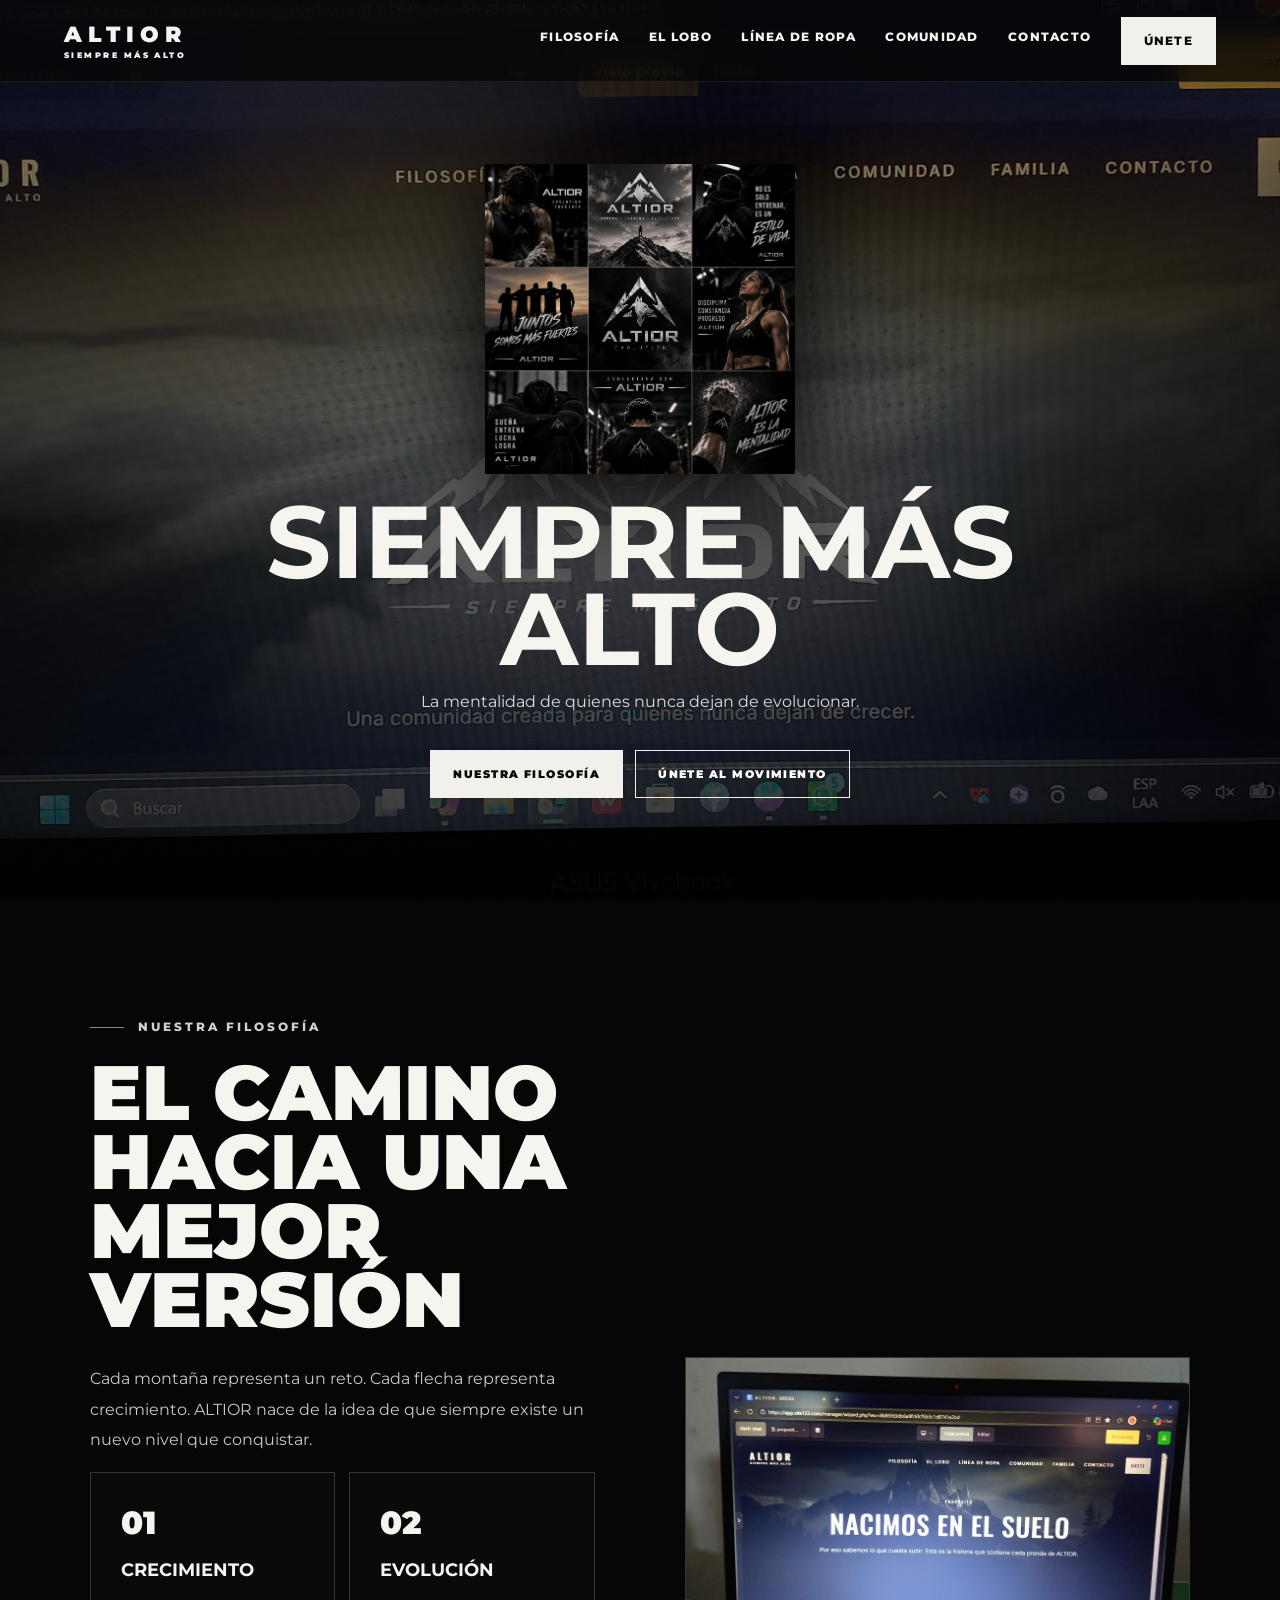
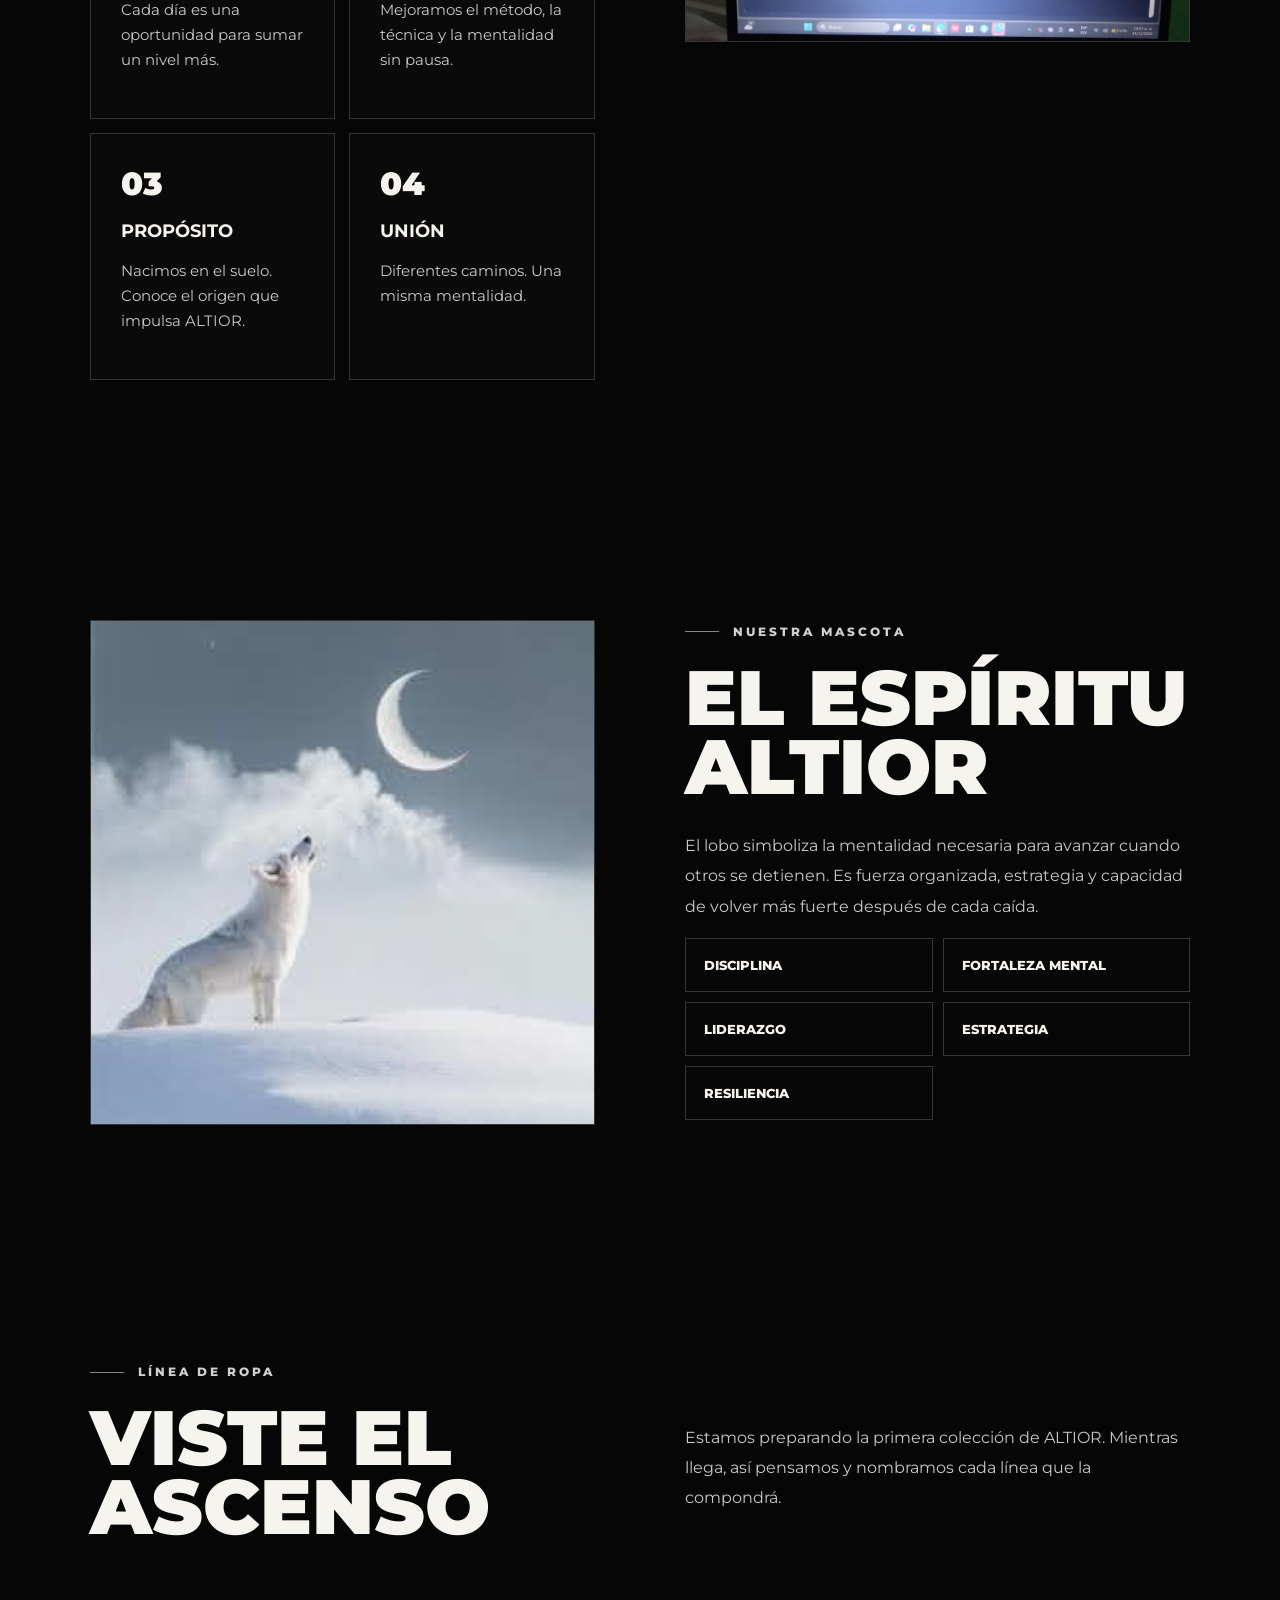
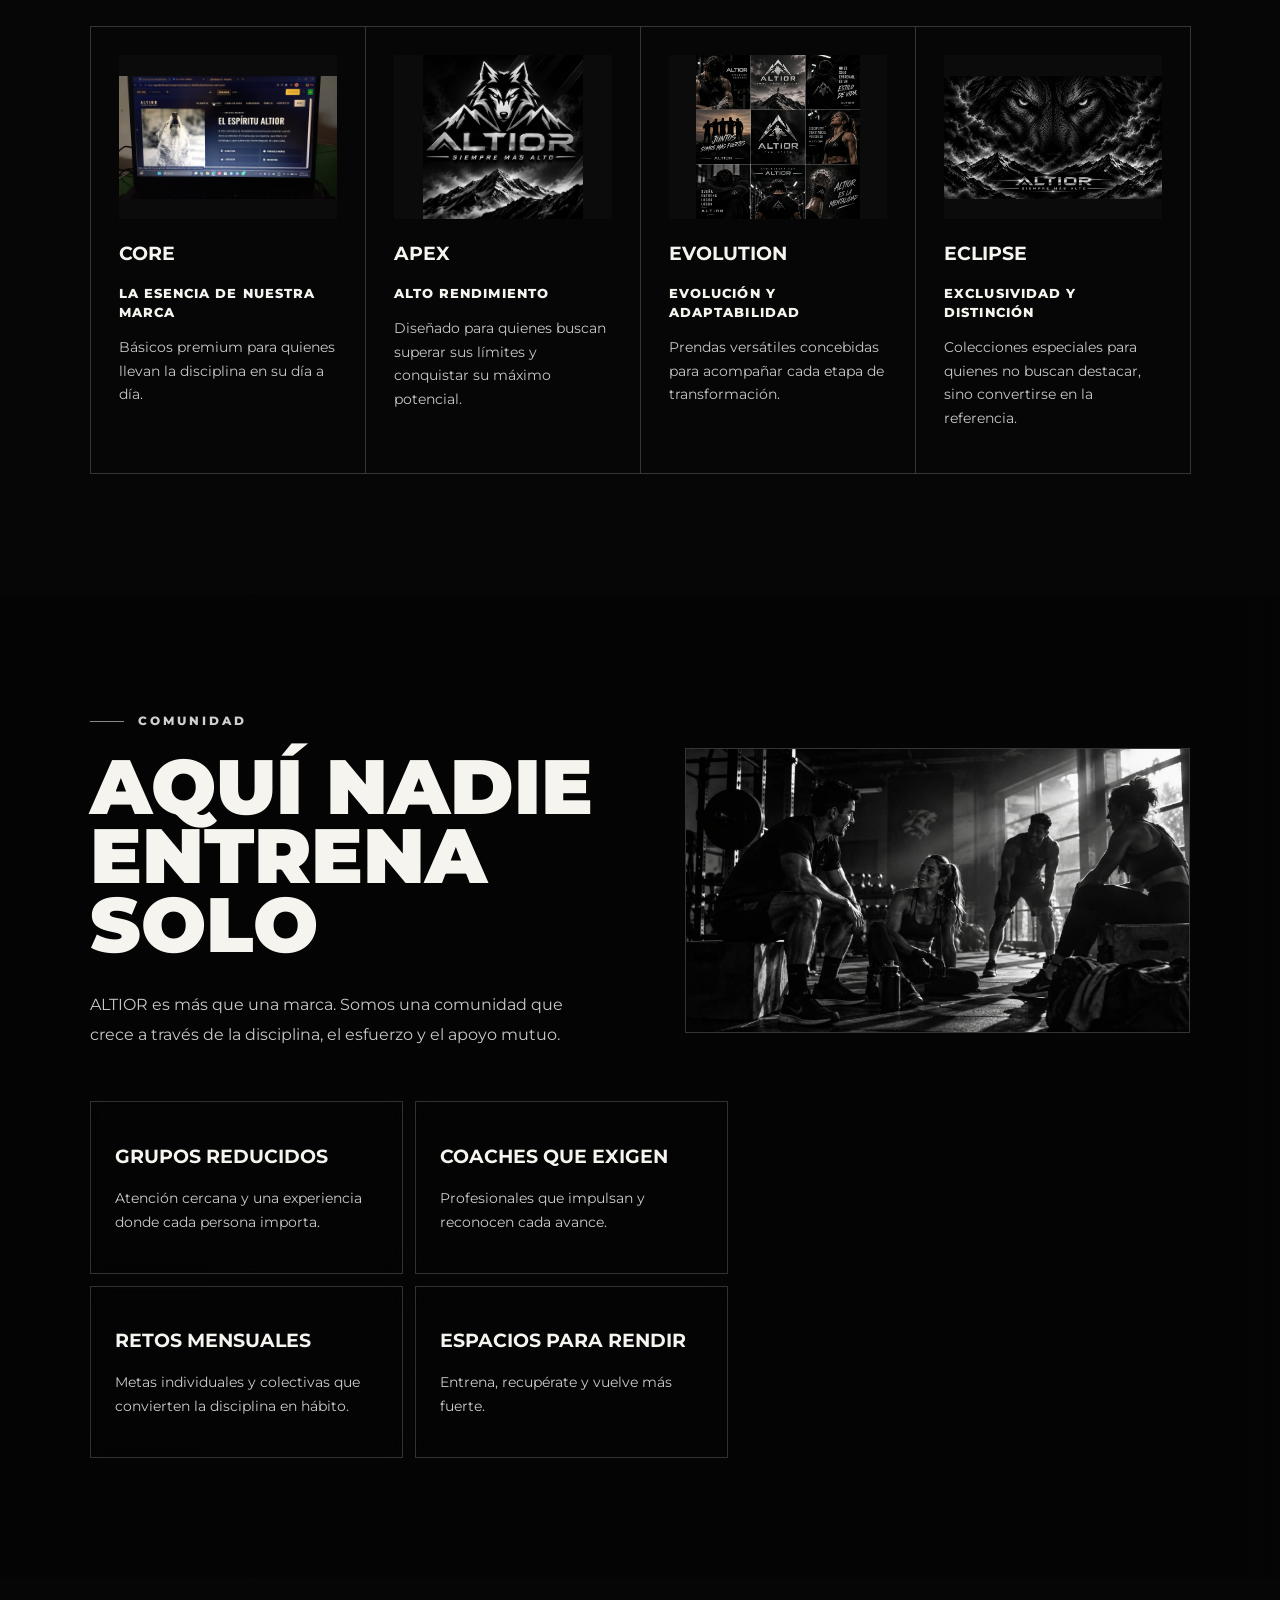
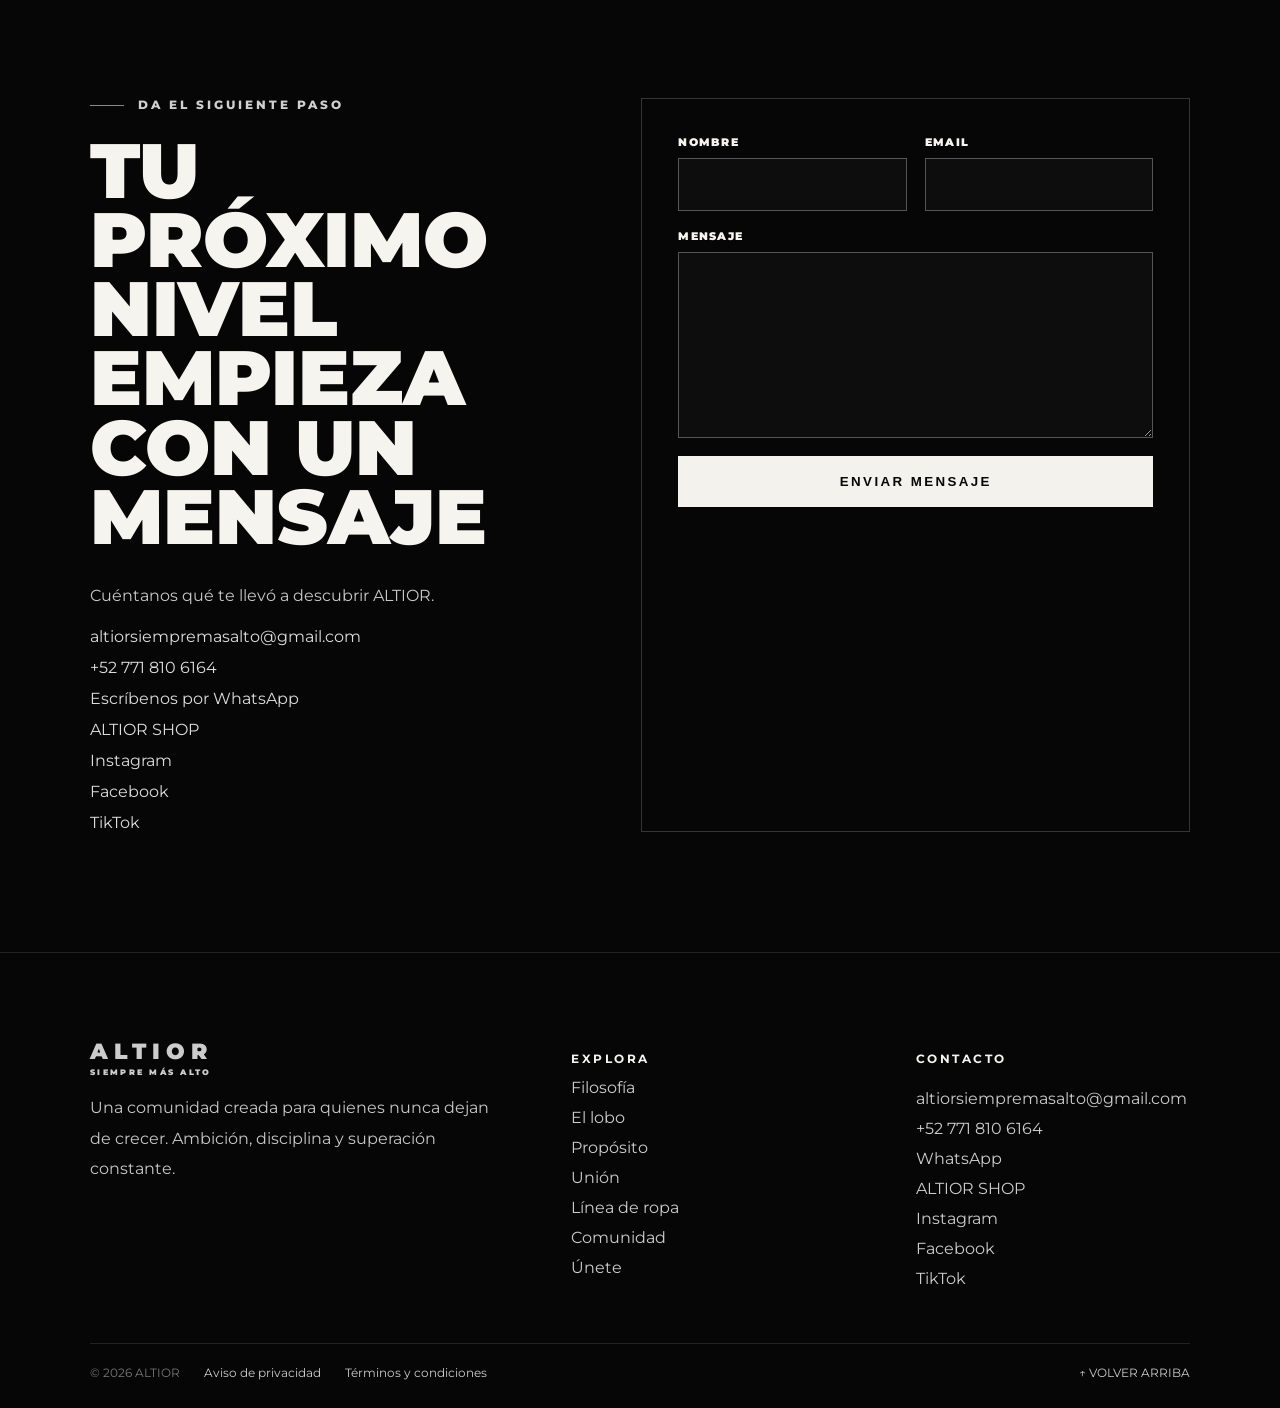
==== index.html @ 149525a4 "Publicar sitio web completo de ALTIOR" ====
<!doctype html><html lang="es"><head><meta charset="utf-8"><meta name="viewport" content="width=device-width,initial-scale=1"><meta name="theme-color" content="#050505"><meta name="description" content="ALTIOR: disciplina, evolución, comunidad y superación."><title>ALTIOR | Siempre Más Alto</title><link rel="stylesheet" href="assets/css/style.css"></head><body><a class="skip" href="#contenido">Saltar al contenido</a><header class="site-nav"><a class="brand" href="index.html#inicio">ALTIOR<small>SIEMPRE MÁS ALTO</small></a><button class="menu-btn" aria-label="Abrir menú" aria-expanded="false"><span></span><span></span><span></span></button><nav class="nav-links" aria-label="Principal"><a href="index.html#filosofia">FILOSOFÍA</a><a href="index.html#lobo">EL LOBO</a><a href="index.html#ropa">LÍNEA DE ROPA</a><a href="index.html#comunidad">COMUNIDAD</a><a href="index.html#contacto">CONTACTO</a><a class="join-btn" href="unete.html">ÚNETE</a></nav></header><main id="contenido"><section id="inicio" class="hero"><div class="hero-bg"></div><div class="hero-content"><img class="hero-mark" src="assets/images/logo-principal.jpg" alt="Logo ALTIOR"><h1>SIEMPRE MÁS ALTO</h1><p>La mentalidad de quienes nunca dejan de evolucionar.</p><div class="actions"><a class="btn" href="#filosofia">NUESTRA FILOSOFÍA</a><a class="btn outline" href="unete.html">ÚNETE AL MOVIMIENTO</a></div></div></section>
<section id="filosofia" class="section reveal"><div class="container split"><div><div class="label">NUESTRA FILOSOFÍA</div><h2 class="mega">EL CAMINO HACIA UNA MEJOR VERSIÓN</h2><p class="lead">Cada montaña representa un reto. Cada flecha representa crecimiento. ALTIOR nace de la idea de que siempre existe un nuevo nivel que conquistar.</p><div class="cards"><a class="card" href="https://whatsapp.com/channel/0029VbECwzP2P59pJ9WdKF2F" target="_blank" rel="noopener"><span class="num">01</span><h3>CRECIMIENTO</h3><p>Cada día es una oportunidad para sumar un nivel más.</p></a><a class="card" href="https://whatsapp.com/channel/0029Vb96M4W8qIzxzuPQYR1Y" target="_blank" rel="noopener"><span class="num">02</span><h3>EVOLUCIÓN</h3><p>Mejoramos el método, la técnica y la mentalidad sin pausa.</p></a><a class="card" href="proposito.html"><span class="num">03</span><h3>PROPÓSITO</h3><p>Nacimos en el suelo. Conoce el origen que impulsa ALTIOR.</p></a><a class="card" href="union.html"><span class="num">04</span><h3>UNIÓN</h3><p>Diferentes caminos. Una misma mentalidad.</p></a></div></div><div class="media"><img src="assets/images/proposito-hero.jpg" alt="Montañas oscuras de ALTIOR"></div></div></section>
<section id="lobo" class="section wolf reveal"><div class="container split"><div class="media"><img src="assets/images/lobo-altior.jpg" alt="Lobo blanco de ALTIOR bajo una luna creciente" loading="lazy"></div><div><div class="label">NUESTRA MASCOTA</div><h2 class="mega">EL ESPÍRITU ALTIOR</h2><p class="lead">El lobo simboliza la mentalidad necesaria para avanzar cuando otros se detienen. Es fuerza organizada, estrategia y capacidad de volver más fuerte después de cada caída.</p><div class="values"><div class="value">DISCIPLINA</div><div class="value">FORTALEZA MENTAL</div><div class="value">LIDERAZGO</div><div class="value">ESTRATEGIA</div><div class="value">RESILIENCIA</div></div></div></div></section>
<section id="ropa" class="section reveal"><div class="container"><div class="split"><div><div class="label">LÍNEA DE ROPA</div><h2 class="mega">VISTE EL ASCENSO</h2></div><p class="lead">Estamos preparando la primera colección de ALTIOR. Mientras llega, así pensamos y nombramos cada línea que la compondrá.</p></div><div class="clothing-grid"><article class="clothing-card"><img src="assets/images/lineas-altior.jpg" alt="Universo ALTIOR"><h3>CORE</h3><small>LA ESENCIA DE NUESTRA MARCA</small><p>Básicos premium para quienes llevan la disciplina en su día a día.</p></article><article class="clothing-card"><img src="assets/images/logo-montana.jpg" alt="ALTIOR APEX"><h3>APEX</h3><small>ALTO RENDIMIENTO</small><p>Diseñado para quienes buscan superar sus límites y conquistar su máximo potencial.</p></article><article class="clothing-card"><img src="assets/images/logo-principal.jpg" alt="ALTIOR EVOLUTION"><h3>EVOLUTION</h3><small>EVOLUCIÓN Y ADAPTABILIDAD</small><p>Prendas versátiles concebidas para acompañar cada etapa de transformación.</p></article><article class="clothing-card"><img src="assets/images/proposito-lobo-montana.jpg" alt="ALTIOR ECLIPSE"><h3>ECLIPSE</h3><small>EXCLUSIVIDAD Y DISTINCIÓN</small><p>Colecciones especiales para quienes no buscan destacar, sino convertirse en la referencia.</p></article></div></div></section>
<section id="comunidad" class="section community reveal"><div class="container"><div class="split"><div><div class="label">COMUNIDAD</div><h2 class="mega">AQUÍ NADIE ENTRENA SOLO</h2><p class="lead">ALTIOR es más que una marca. Somos una comunidad que crece a través de la disciplina, el esfuerzo y el apoyo mutuo.</p></div><div class="media"><img src="assets/images/comunidad-entrenamiento.jpg" alt="Comunidad ALTIOR entrenando" loading="lazy"></div></div><div class="community-cards"><article class="glass"><h3>GRUPOS REDUCIDOS</h3><p>Atención cercana y una experiencia donde cada persona importa.</p></article><article class="glass"><h3>COACHES QUE EXIGEN</h3><p>Profesionales que impulsan y reconocen cada avance.</p></article><article class="glass"><h3>RETOS MENSUALES</h3><p>Metas individuales y colectivas que convierten la disciplina en hábito.</p></article><article class="glass"><h3>ESPACIOS PARA RENDIR</h3><p>Entrena, recupérate y vuelve más fuerte.</p></article></div></div></section>
<section id="contacto" class="section reveal"><div class="container contact-grid"><div><div class="label">DA EL SIGUIENTE PASO</div><h2 class="mega">TU PRÓXIMO NIVEL EMPIEZA CON UN MENSAJE</h2><p class="lead">Cuéntanos qué te llevó a descubrir ALTIOR.</p><div class="contact-list"><a href="mailto:altiorsiempremasalto@gmail.com">altiorsiempremasalto@gmail.com</a><a href="tel:+527718106164">+52 771 810 6164</a><a href="https://wa.me/5217718106164" target="_blank" rel="noopener">Escríbenos por WhatsApp</a><a href="https://whatsapp.com/channel/0029VbDfMKl1dAwBLk1nG712" target="_blank" rel="noopener">ALTIOR SHOP</a><a href="https://www.instagram.com/altior_siempremasalto?lqvp=MTZtYmFyY2RkZDljdQ==" target="_blank" rel="noopener">Instagram</a><a href="https://www.facebook.com/share/19s5wJ21Jx/" target="_blank" rel="noopener">Facebook</a><a href="https://www.tiktok.com/@altior_siempremasalto?_r=1&_t=ZS-9BcsrBWbgZk" target="_blank" rel="noopener">TikTok</a></div></div><div class="formbox"><form id="contactForm"><div class="row"><div class="field"><label for="nombre">NOMBRE</label><input id="nombre" name="Nombre" required></div><div class="field"><label for="email">EMAIL</label><input id="email" name="Email" type="email" required></div></div><div class="field"><label for="mensaje">MENSAJE</label><textarea id="mensaje" name="Mensaje" rows="8" required></textarea></div><button class="submit">ENVIAR MENSAJE</button><p class="status" id="contactStatus" aria-live="polite"></p></form></div></div></section></main><footer class="footer"><div class="footer-grid container"><div class="footer-brand"><a class="brand" href="index.html#inicio">ALTIOR<small>SIEMPRE MÁS ALTO</small></a><p class="lead">Una comunidad creada para quienes nunca dejan de crecer. Ambición, disciplina y superación constante.</p></div><div><h3>EXPLORA</h3><nav><a href="index.html#filosofia">Filosofía</a><a href="index.html#lobo">El lobo</a><a href="proposito.html">Propósito</a><a href="union.html">Unión</a><a href="index.html#ropa">Línea de ropa</a><a href="index.html#comunidad">Comunidad</a><a href="unete.html">Únete</a></nav></div><div class="footer-contact"><h3>CONTACTO</h3><a href="mailto:altiorsiempremasalto@gmail.com">altiorsiempremasalto@gmail.com</a><a href="tel:+527718106164">+52 771 810 6164</a><a href="https://wa.me/5217718106164" target="_blank" rel="noopener">WhatsApp</a><a href="https://whatsapp.com/channel/0029VbDfMKl1dAwBLk1nG712" target="_blank" rel="noopener">ALTIOR SHOP</a><a href="https://www.instagram.com/altior_siempremasalto?lqvp=MTZtYmFyY2RkZDljdQ==" target="_blank" rel="noopener">Instagram</a><a href="https://www.facebook.com/share/19s5wJ21Jx/" target="_blank" rel="noopener">Facebook</a><a href="https://www.tiktok.com/@altior_siempremasalto?_r=1&_t=ZS-9BcsrBWbgZk" target="_blank" rel="noopener">TikTok</a></div></div><div class="footer-bottom container"><span>© 2026 ALTIOR</span><a href="privacidad.html">Aviso de privacidad</a><a href="terminos.html">Términos y condiciones</a><a href="#contenido">↑ VOLVER ARRIBA</a></div></footer><script src="assets/js/main.js" defer></script></body></html>
---- assets/css/style.css ----
@import url('https://fonts.googleapis.com/css2?family=Montserrat:wght@400;500;600;700;800;900&display=swap');
:root{--bg:#060606;--panel:#0d0d0d;--text:#f5f4ef;--muted:#c8c8c8;--line:#353535;--silver:#d8d8d3;--nav:82px}
*{box-sizing:border-box}html{scroll-behavior:smooth;scroll-padding-top:var(--nav)}body{margin:0;background:var(--bg);color:var(--text);font-family:Montserrat,Arial,sans-serif;overflow-x:hidden}a{color:inherit}img{max-width:100%}.skip{position:fixed;left:16px;top:-80px;z-index:9999;background:#fff;color:#000;padding:12px}.skip:focus{top:12px}
.site-nav{height:var(--nav);position:fixed;inset:0 0 auto;z-index:1000;display:flex;align-items:center;justify-content:space-between;padding:0 5vw;background:rgba(4,4,4,.75);backdrop-filter:blur(14px);border-bottom:1px solid rgba(255,255,255,.08)}.brand{text-decoration:none;font-weight:900;letter-spacing:.28em;font-size:1.35rem}.brand small{display:block;font-size:.48rem;letter-spacing:.32em;margin-top:4px}.nav-links{display:flex;align-items:center;gap:clamp(16px,2.3vw,38px)}.nav-links a{text-decoration:none;font-size:.72rem;font-weight:800;letter-spacing:.11em;white-space:nowrap}.nav-links a:not(.join-btn):after{content:"";display:block;width:0;height:1px;background:#fff;margin-top:6px;transition:.3s}.nav-links a:hover:after,.nav-links a:focus:after{width:100%}.join-btn,.btn{display:inline-flex;align-items:center;justify-content:center;min-height:48px;padding:12px 22px;background:#f1f0ea;color:#090909;text-decoration:none;font-weight:900;letter-spacing:.13em;font-size:.7rem;border:1px solid #f1f0ea;cursor:pointer}.btn.outline{background:transparent;color:#fff}.menu-btn{display:none;background:none;border:0;color:#fff;width:44px;height:44px}.menu-btn span{display:block;height:2px;background:#fff;margin:6px}.section{padding:120px 7%}.container{width:min(1450px,100%);margin:auto}.label{display:flex;align-items:center;gap:14px;color:#d0d0d0;font-size:.72rem;font-weight:800;letter-spacing:.26em;margin-bottom:24px}.label:before{content:"";width:34px;height:1px;background:#888}.mega{font-size:clamp(3rem,6vw,6.5rem);line-height:.9;margin:0 0 30px;font-weight:900}.lead{font-size:clamp(1rem,1.25vw,1.18rem);line-height:1.9;color:var(--muted)}
.hero{min-height:100svh;position:relative;display:grid;place-items:center;text-align:center;padding:calc(var(--nav) + 40px) 7% 60px;overflow:hidden;background:#000}.hero-bg{position:absolute;inset:-5%;background:linear-gradient(rgba(0,0,0,.42),rgba(0,0,0,.8)),url('../images/hero-nubes.jpg') center/cover;animation:clouds 25s ease-in-out infinite alternate;will-change:transform}@keyframes clouds{to{transform:scale(1.08) translateX(-2%)}}.hero-content{position:relative;z-index:1;max-width:1050px}.hero-mark{width:min(680px,88vw);max-height:310px;object-fit:contain;filter:drop-shadow(0 20px 50px #000);mix-blend-mode:screen}.hero h1{font-size:clamp(3rem,8vw,8rem);margin:20px 0 10px;line-height:.85}.hero p{color:#ddd;line-height:1.8}.actions{display:flex;gap:12px;justify-content:center;flex-wrap:wrap;margin-top:34px}
.split{display:grid;grid-template-columns:1fr 1fr;gap:clamp(45px,7vw,100px);align-items:center}.media{overflow:hidden;border:1px solid var(--line);background:#0a0a0a}.media img{display:block;width:100%;height:100%;object-fit:cover;transition:transform 1s}.media:hover img{transform:scale(1.025)}.cards{display:grid;grid-template-columns:repeat(2,1fr);gap:14px}.card{display:block;padding:30px;border:1px solid var(--line);background:rgba(255,255,255,.015);text-decoration:none;transition:.3s}.card:hover{transform:translateY(-5px);border-color:#888;background:rgba(255,255,255,.04)}.card .num{font-size:2rem;font-weight:900}.card h3{font-size:1.1rem}.card p{color:var(--muted);line-height:1.7;font-size:.92rem}
.wolf .media{aspect-ratio:1}.values{display:grid;grid-template-columns:1fr 1fr;gap:10px}.value{padding:18px;border:1px solid var(--line);font-weight:800;font-size:.82rem}
.clothing-grid{display:grid;grid-template-columns:repeat(4,1fr);margin-top:55px}.clothing-card{padding:28px;border:1px solid var(--line);margin-right:-1px}.clothing-card img{width:100%;aspect-ratio:1/.75;object-fit:contain;background:#0b0b0b}.clothing-card p{color:var(--muted);line-height:1.65;font-size:.9rem}.clothing-card small{letter-spacing:.08em;font-weight:800}
.community{background:linear-gradient(90deg,rgba(4,4,4,.95),rgba(4,4,4,.74)),url('../images/comunidad-fondo.jpg') center/cover fixed}.community .media{aspect-ratio:16/9}.community-cards{width:58%;display:grid;grid-template-columns:1fr 1fr;gap:12px;margin-top:35px}.glass{padding:24px;background:rgba(5,5,5,.68);backdrop-filter:blur(8px);border:1px solid rgba(255,255,255,.18)}.glass p{color:#ccc;line-height:1.65;font-size:.9rem}
.contact-grid{display:grid;grid-template-columns:.9fr 1.1fr;gap:clamp(50px,8vw,110px)}.contact-list{display:flex;flex-direction:column;gap:12px}.contact-list a{text-decoration:none;color:#ddd}.formbox{padding:36px;border:1px solid var(--line)}.row{display:grid;grid-template-columns:1fr 1fr;gap:18px}.field{display:flex;flex-direction:column;gap:9px;margin-bottom:18px}.field label{font-size:.68rem;font-weight:900;letter-spacing:.12em}.field input,.field textarea{width:100%;padding:16px;background:#0d0d0d;color:#fff;border:1px solid #555;font:inherit}.field textarea{resize:vertical}.submit{width:100%;padding:18px;border:0;background:#f3f2ed;color:#070707;font-weight:900;letter-spacing:.18em;cursor:pointer}.status{min-height:22px;color:#ddd;font-size:.85rem;margin-top:12px}
.footer{padding:85px 7% 28px;border-top:1px solid #222}.footer-grid{display:grid;grid-template-columns:1.2fr .8fr .8fr;gap:70px}.footer h3{font-size:.78rem;letter-spacing:.2em}.footer nav,.footer-contact{display:flex;flex-direction:column;align-items:flex-start;gap:11px}.footer a{text-decoration:none;color:#ccc}.footer-bottom{margin-top:55px;padding-top:22px;border-top:1px solid #222;display:flex;gap:24px;color:#777;font-size:.72rem}.footer-bottom a:last-child{margin-left:auto}
.page-hero{min-height:85svh;display:grid;place-items:center;text-align:center;padding:calc(var(--nav) + 50px) 7% 70px;background-position:center;background-size:cover}.purpose-hero{background-image:linear-gradient(rgba(0,0,0,.6),rgba(0,0,0,.84)),url('../images/proposito-hero.jpg')}.union-hero{background-image:linear-gradient(rgba(0,0,0,.52),rgba(0,0,0,.86)),url('../images/union-hero.jpg')}.join-hero{background-image:linear-gradient(rgba(0,0,0,.48),rgba(0,0,0,.9)),url('../images/unete-fondo.jpg')}.story-img{aspect-ratio:4/3}.full-bg{min-height:70svh;display:grid;place-items:center;text-align:center;background:linear-gradient(rgba(0,0,0,.74),rgba(0,0,0,.84)),url('../images/proposito-lobo-montana.jpg') center/cover}.grid4{display:grid;grid-template-columns:repeat(4,1fr);gap:14px}.grid3{display:grid;grid-template-columns:repeat(3,1fr);gap:14px}.goal,.level,.requirement,.benefit,.commit,.process{padding:28px;border:1px solid var(--line);background:rgba(255,255,255,.015)}.goal p,.level p,.requirement p,.benefit p,.commit p,.process p{color:#c7c7c7;line-height:1.65;font-size:.9rem}.union-values{display:grid;grid-template-columns:repeat(4,1fr);gap:14px}.promise-img{aspect-ratio:4/3}.levels{display:grid;grid-template-columns:repeat(3,1fr);gap:14px}.requirements{display:grid;grid-template-columns:repeat(2,1fr);gap:10px}.benefits{display:grid;grid-template-columns:repeat(4,1fr)}.benefit{text-align:center;margin:-1px 0 0 -1px}.commitments{display:grid;grid-template-columns:repeat(3,1fr);gap:14px}.processes{display:grid;grid-template-columns:repeat(5,1fr);gap:14px}.application{display:grid;grid-template-columns:.8fr 1.2fr;gap:65px}.application .intro{position:sticky;top:120px;align-self:start}.consent{display:flex;gap:12px;color:#ccc;font-size:.85rem;line-height:1.6;margin:15px 0 25px}.consent input{width:20px;height:20px}.notice{text-align:center;color:#bbb;margin-top:25px}.reveal{opacity:0;transform:translateY(35px);transition:.85s}.reveal.active{opacity:1;transform:none}
@media(max-width:1050px){.nav-links{position:fixed;inset:var(--nav) 0 auto;height:calc(100svh - var(--nav));flex-direction:column;justify-content:center;background:rgba(4,4,4,.98);transform:translateX(100%);transition:.35s}.nav-links.open{transform:none}.nav-links a{font-size:1rem}.menu-btn{display:block}.split,.contact-grid,.application{grid-template-columns:1fr}.application .intro{position:static}.clothing-grid,.grid4,.union-values,.benefits{grid-template-columns:repeat(2,1fr)}.community-cards{width:100%}.footer-grid{grid-template-columns:1fr 1fr}.footer-brand{grid-column:1/-1}.processes{grid-template-columns:repeat(2,1fr)}.levels,.grid3,.commitments{grid-template-columns:repeat(2,1fr)}}
@media(max-width:650px){:root{--nav:70px}.site-nav{padding:0 18px}.brand{font-size:1rem}.section{padding:85px 18px}.page-hero{padding-left:18px;padding-right:18px}.mega{font-size:clamp(2.8rem,14vw,4.4rem)}.cards,.values,.clothing-grid,.community-cards,.row,.grid4,.grid3,.union-values,.levels,.requirements,.benefits,.commitments,.processes,.footer-grid{grid-template-columns:1fr}.community{background-attachment:scroll}.formbox{padding:24px 18px}.footer{padding:70px 20px 25px}.footer-brand{grid-column:auto}.footer-bottom{flex-direction:column}.footer-bottom a:last-child{margin-left:0}.actions{flex-direction:column}.actions .btn{width:100%}.hero-mark{max-height:220px}.clothing-card{margin:0 0 -1px}.application .formbox{padding:24px 16px}}
@media(prefers-reduced-motion:reduce){html{scroll-behavior:auto}.hero-bg{animation:none}.reveal{opacity:1;transform:none;transition:none}*{transition-duration:.01ms!important}}
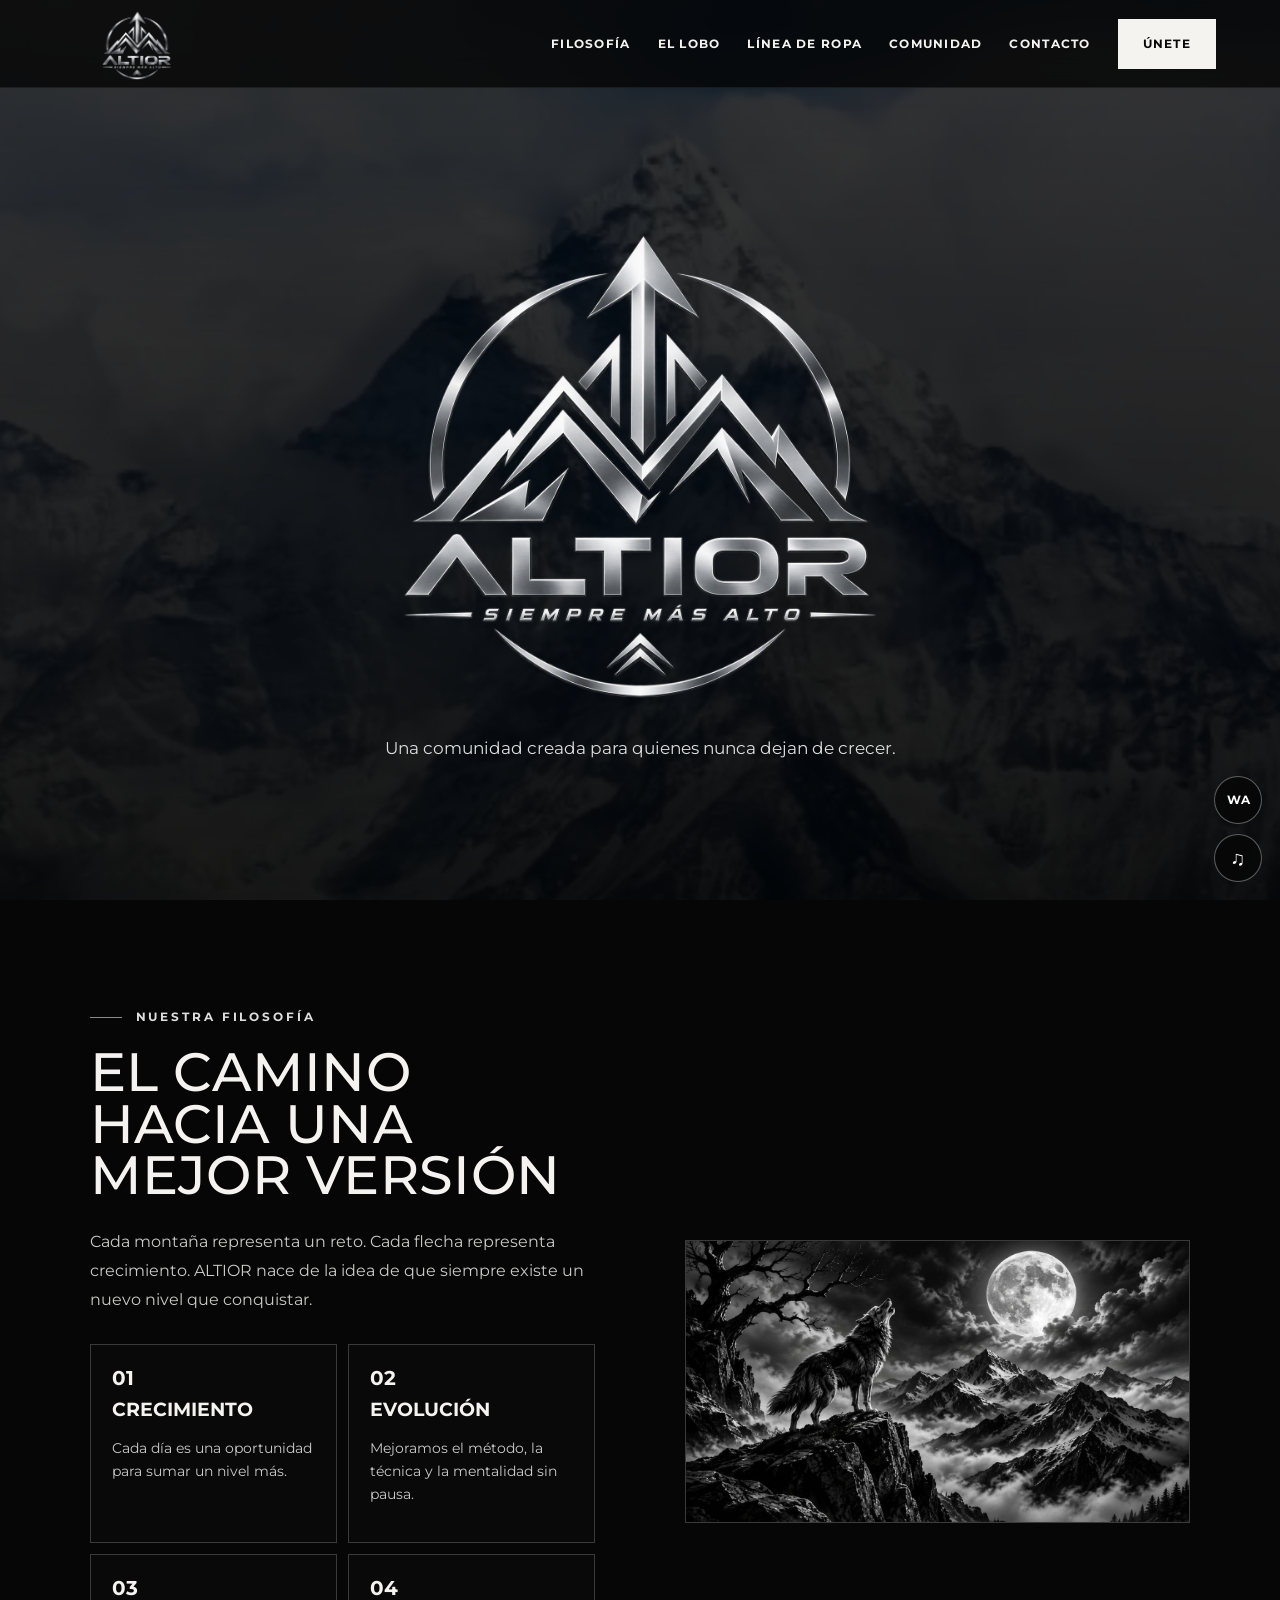
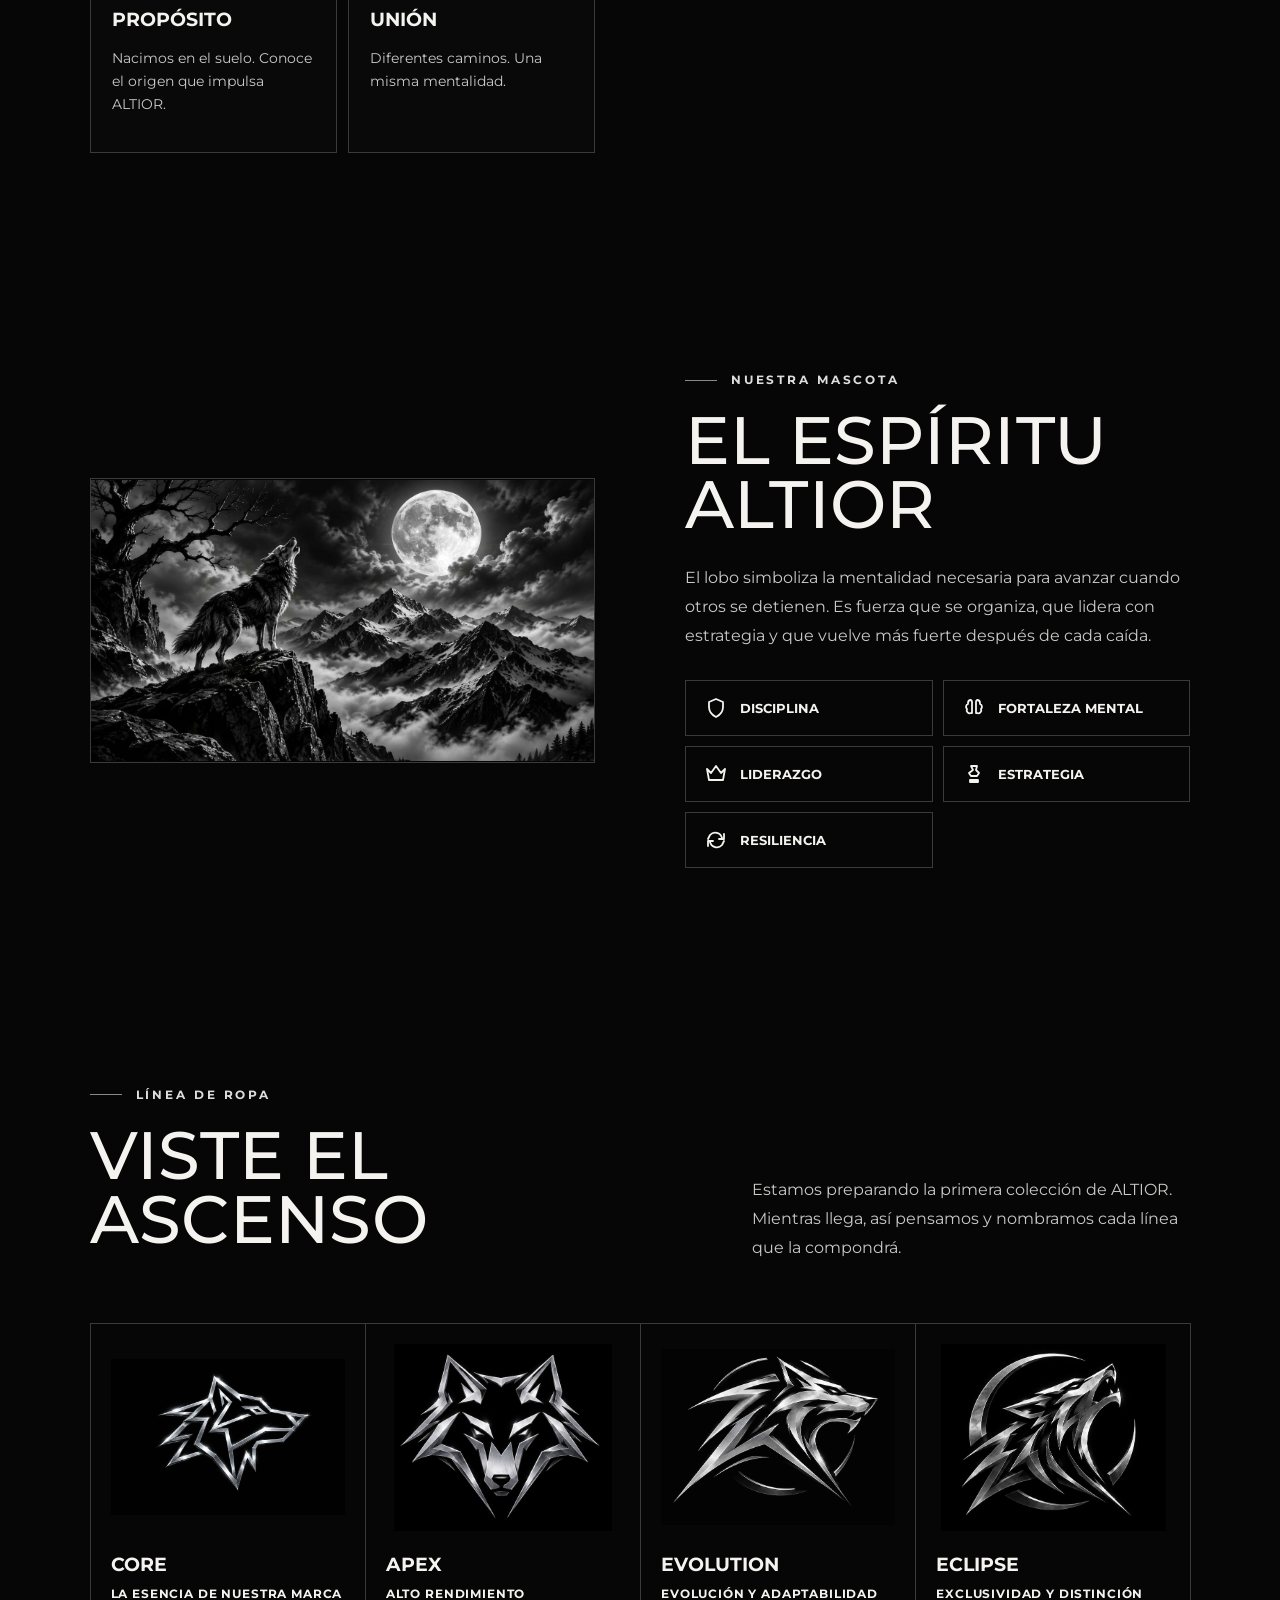
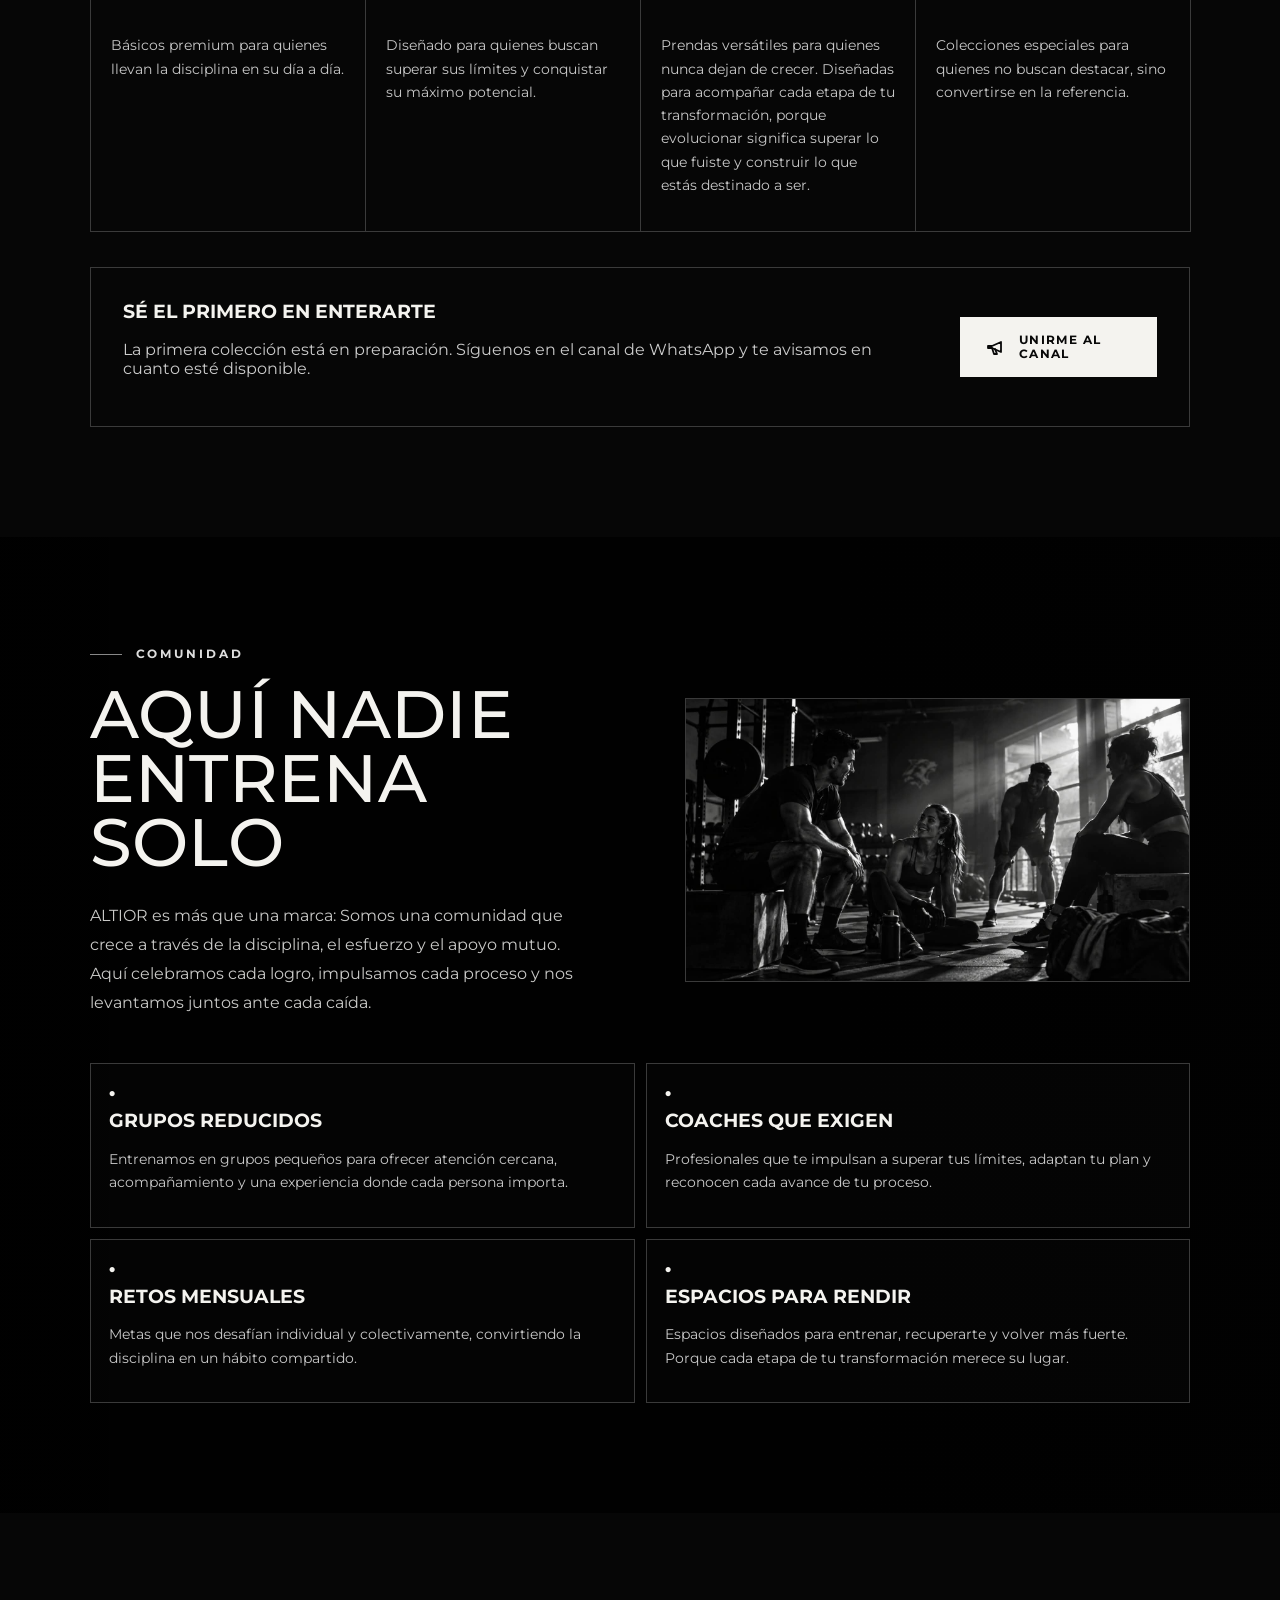
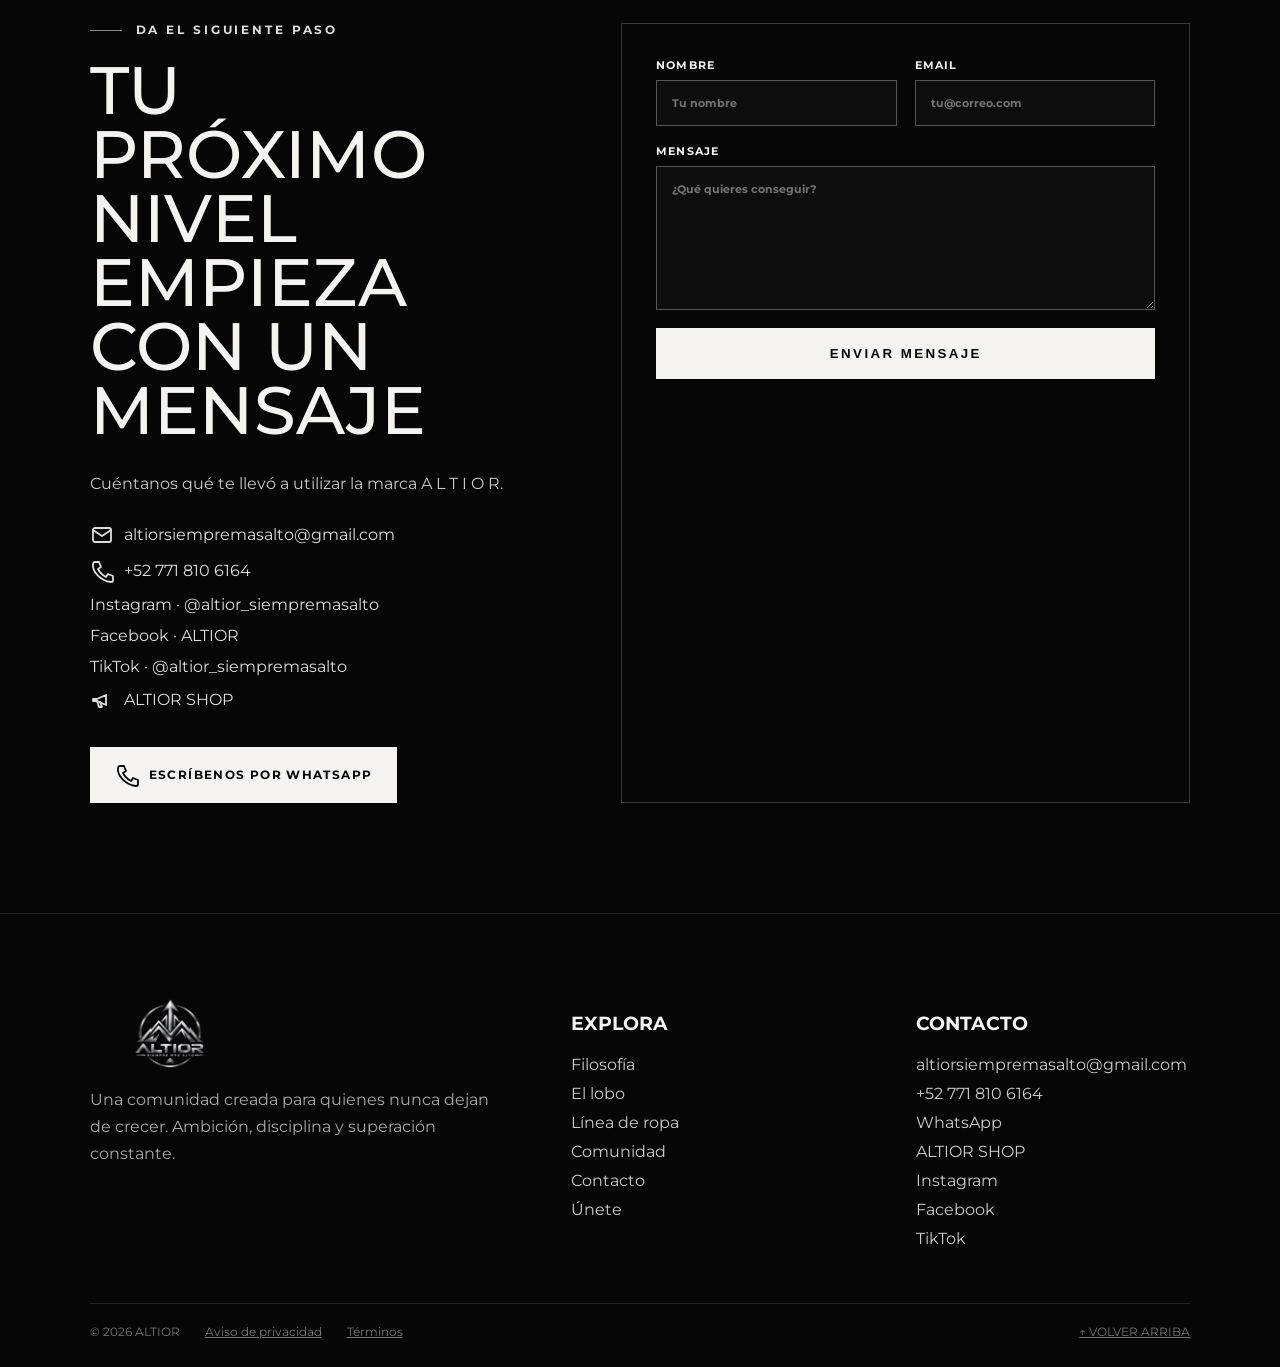
==== commit dd438b62: "publicar versión final de ALTIOR con música" ====
--- a/index.html
+++ b/index.html
@@ -1,6 +1,6 @@
-<!doctype html><html lang="es"><head><meta charset="utf-8"><meta name="viewport" content="width=device-width,initial-scale=1"><meta name="theme-color" content="#050505"><meta name="description" content="ALTIOR: disciplina, evolución, comunidad y superación."><title>ALTIOR | Siempre Más Alto</title><link rel="stylesheet" href="assets/css/style.css"></head><body><a class="skip" href="#contenido">Saltar al contenido</a><header class="site-nav"><a class="brand" href="index.html#inicio">ALTIOR<small>SIEMPRE MÁS ALTO</small></a><button class="menu-btn" aria-label="Abrir menú" aria-expanded="false"><span></span><span></span><span></span></button><nav class="nav-links" aria-label="Principal"><a href="index.html#filosofia">FILOSOFÍA</a><a href="index.html#lobo">EL LOBO</a><a href="index.html#ropa">LÍNEA DE ROPA</a><a href="index.html#comunidad">COMUNIDAD</a><a href="index.html#contacto">CONTACTO</a><a class="join-btn" href="unete.html">ÚNETE</a></nav></header><main id="contenido"><section id="inicio" class="hero"><div class="hero-bg"></div><div class="hero-content"><img class="hero-mark" src="assets/images/logo-principal.jpg" alt="Logo ALTIOR"><h1>SIEMPRE MÁS ALTO</h1><p>La mentalidad de quienes nunca dejan de evolucionar.</p><div class="actions"><a class="btn" href="#filosofia">NUESTRA FILOSOFÍA</a><a class="btn outline" href="unete.html">ÚNETE AL MOVIMIENTO</a></div></div></section>
-<section id="filosofia" class="section reveal"><div class="container split"><div><div class="label">NUESTRA FILOSOFÍA</div><h2 class="mega">EL CAMINO HACIA UNA MEJOR VERSIÓN</h2><p class="lead">Cada montaña representa un reto. Cada flecha representa crecimiento. ALTIOR nace de la idea de que siempre existe un nuevo nivel que conquistar.</p><div class="cards"><a class="card" href="https://whatsapp.com/channel/0029VbECwzP2P59pJ9WdKF2F" target="_blank" rel="noopener"><span class="num">01</span><h3>CRECIMIENTO</h3><p>Cada día es una oportunidad para sumar un nivel más.</p></a><a class="card" href="https://whatsapp.com/channel/0029Vb96M4W8qIzxzuPQYR1Y" target="_blank" rel="noopener"><span class="num">02</span><h3>EVOLUCIÓN</h3><p>Mejoramos el método, la técnica y la mentalidad sin pausa.</p></a><a class="card" href="proposito.html"><span class="num">03</span><h3>PROPÓSITO</h3><p>Nacimos en el suelo. Conoce el origen que impulsa ALTIOR.</p></a><a class="card" href="union.html"><span class="num">04</span><h3>UNIÓN</h3><p>Diferentes caminos. Una misma mentalidad.</p></a></div></div><div class="media"><img src="assets/images/proposito-hero.jpg" alt="Montañas oscuras de ALTIOR"></div></div></section>
-<section id="lobo" class="section wolf reveal"><div class="container split"><div class="media"><img src="assets/images/lobo-altior.jpg" alt="Lobo blanco de ALTIOR bajo una luna creciente" loading="lazy"></div><div><div class="label">NUESTRA MASCOTA</div><h2 class="mega">EL ESPÍRITU ALTIOR</h2><p class="lead">El lobo simboliza la mentalidad necesaria para avanzar cuando otros se detienen. Es fuerza organizada, estrategia y capacidad de volver más fuerte después de cada caída.</p><div class="values"><div class="value">DISCIPLINA</div><div class="value">FORTALEZA MENTAL</div><div class="value">LIDERAZGO</div><div class="value">ESTRATEGIA</div><div class="value">RESILIENCIA</div></div></div></div></section>
-<section id="ropa" class="section reveal"><div class="container"><div class="split"><div><div class="label">LÍNEA DE ROPA</div><h2 class="mega">VISTE EL ASCENSO</h2></div><p class="lead">Estamos preparando la primera colección de ALTIOR. Mientras llega, así pensamos y nombramos cada línea que la compondrá.</p></div><div class="clothing-grid"><article class="clothing-card"><img src="assets/images/lineas-altior.jpg" alt="Universo ALTIOR"><h3>CORE</h3><small>LA ESENCIA DE NUESTRA MARCA</small><p>Básicos premium para quienes llevan la disciplina en su día a día.</p></article><article class="clothing-card"><img src="assets/images/logo-montana.jpg" alt="ALTIOR APEX"><h3>APEX</h3><small>ALTO RENDIMIENTO</small><p>Diseñado para quienes buscan superar sus límites y conquistar su máximo potencial.</p></article><article class="clothing-card"><img src="assets/images/logo-principal.jpg" alt="ALTIOR EVOLUTION"><h3>EVOLUTION</h3><small>EVOLUCIÓN Y ADAPTABILIDAD</small><p>Prendas versátiles concebidas para acompañar cada etapa de transformación.</p></article><article class="clothing-card"><img src="assets/images/proposito-lobo-montana.jpg" alt="ALTIOR ECLIPSE"><h3>ECLIPSE</h3><small>EXCLUSIVIDAD Y DISTINCIÓN</small><p>Colecciones especiales para quienes no buscan destacar, sino convertirse en la referencia.</p></article></div></div></section>
-<section id="comunidad" class="section community reveal"><div class="container"><div class="split"><div><div class="label">COMUNIDAD</div><h2 class="mega">AQUÍ NADIE ENTRENA SOLO</h2><p class="lead">ALTIOR es más que una marca. Somos una comunidad que crece a través de la disciplina, el esfuerzo y el apoyo mutuo.</p></div><div class="media"><img src="assets/images/comunidad-entrenamiento.jpg" alt="Comunidad ALTIOR entrenando" loading="lazy"></div></div><div class="community-cards"><article class="glass"><h3>GRUPOS REDUCIDOS</h3><p>Atención cercana y una experiencia donde cada persona importa.</p></article><article class="glass"><h3>COACHES QUE EXIGEN</h3><p>Profesionales que impulsan y reconocen cada avance.</p></article><article class="glass"><h3>RETOS MENSUALES</h3><p>Metas individuales y colectivas que convierten la disciplina en hábito.</p></article><article class="glass"><h3>ESPACIOS PARA RENDIR</h3><p>Entrena, recupérate y vuelve más fuerte.</p></article></div></div></section>
-<section id="contacto" class="section reveal"><div class="container contact-grid"><div><div class="label">DA EL SIGUIENTE PASO</div><h2 class="mega">TU PRÓXIMO NIVEL EMPIEZA CON UN MENSAJE</h2><p class="lead">Cuéntanos qué te llevó a descubrir ALTIOR.</p><div class="contact-list"><a href="mailto:altiorsiempremasalto@gmail.com">altiorsiempremasalto@gmail.com</a><a href="tel:+527718106164">+52 771 810 6164</a><a href="https://wa.me/5217718106164" target="_blank" rel="noopener">Escríbenos por WhatsApp</a><a href="https://whatsapp.com/channel/0029VbDfMKl1dAwBLk1nG712" target="_blank" rel="noopener">ALTIOR SHOP</a><a href="https://www.instagram.com/altior_siempremasalto?lqvp=MTZtYmFyY2RkZDljdQ==" target="_blank" rel="noopener">Instagram</a><a href="https://www.facebook.com/share/19s5wJ21Jx/" target="_blank" rel="noopener">Facebook</a><a href="https://www.tiktok.com/@altior_siempremasalto?_r=1&_t=ZS-9BcsrBWbgZk" target="_blank" rel="noopener">TikTok</a></div></div><div class="formbox"><form id="contactForm"><div class="row"><div class="field"><label for="nombre">NOMBRE</label><input id="nombre" name="Nombre" required></div><div class="field"><label for="email">EMAIL</label><input id="email" name="Email" type="email" required></div></div><div class="field"><label for="mensaje">MENSAJE</label><textarea id="mensaje" name="Mensaje" rows="8" required></textarea></div><button class="submit">ENVIAR MENSAJE</button><p class="status" id="contactStatus" aria-live="polite"></p></form></div></div></section></main><footer class="footer"><div class="footer-grid container"><div class="footer-brand"><a class="brand" href="index.html#inicio">ALTIOR<small>SIEMPRE MÁS ALTO</small></a><p class="lead">Una comunidad creada para quienes nunca dejan de crecer. Ambición, disciplina y superación constante.</p></div><div><h3>EXPLORA</h3><nav><a href="index.html#filosofia">Filosofía</a><a href="index.html#lobo">El lobo</a><a href="proposito.html">Propósito</a><a href="union.html">Unión</a><a href="index.html#ropa">Línea de ropa</a><a href="index.html#comunidad">Comunidad</a><a href="unete.html">Únete</a></nav></div><div class="footer-contact"><h3>CONTACTO</h3><a href="mailto:altiorsiempremasalto@gmail.com">altiorsiempremasalto@gmail.com</a><a href="tel:+527718106164">+52 771 810 6164</a><a href="https://wa.me/5217718106164" target="_blank" rel="noopener">WhatsApp</a><a href="https://whatsapp.com/channel/0029VbDfMKl1dAwBLk1nG712" target="_blank" rel="noopener">ALTIOR SHOP</a><a href="https://www.instagram.com/altior_siempremasalto?lqvp=MTZtYmFyY2RkZDljdQ==" target="_blank" rel="noopener">Instagram</a><a href="https://www.facebook.com/share/19s5wJ21Jx/" target="_blank" rel="noopener">Facebook</a><a href="https://www.tiktok.com/@altior_siempremasalto?_r=1&_t=ZS-9BcsrBWbgZk" target="_blank" rel="noopener">TikTok</a></div></div><div class="footer-bottom container"><span>© 2026 ALTIOR</span><a href="privacidad.html">Aviso de privacidad</a><a href="terminos.html">Términos y condiciones</a><a href="#contenido">↑ VOLVER ARRIBA</a></div></footer><script src="assets/js/main.js" defer></script></body></html>+<!doctype html><html lang="es"><head><meta charset="utf-8"><meta name="viewport" content="width=device-width,initial-scale=1,viewport-fit=cover"><meta name="theme-color" content="#050505"><meta name="description" content="ALTIOR: filosofía, ropa, comunidad y crecimiento."><title>ALTIOR | Siempre Más Alto</title><link rel="stylesheet" href="assets/css/style.css"><link rel="icon" type="image/png" href="favicon.png"><meta property="og:type" content="website"><meta property="og:title" content="ALTIOR | Siempre Más Alto"><meta property="og:description" content="ALTIOR · Siempre Más Alto. Filosofía, disciplina, evolución, ropa deportiva y comunidad."><meta property="og:image" content="assets/images/social-preview.jpg"><meta name="twitter:card" content="summary_large_image"></head><body><a class="skip" href="#contenido">Saltar al contenido</a><header class="site-nav"><a class="brand-img" href="index.html#inicio"><img src="assets/images/logo-nav.png" alt="ALTIOR Siempre Más Alto"></a><button class="menu-btn" aria-label="Abrir menú" aria-expanded="false"><span></span><span></span><span></span></button><nav class="nav-links" aria-label="Principal"><a href="index.html#filosofia">FILOSOFÍA</a><a href="index.html#lobo">EL LOBO</a><a href="index.html#ropa">LÍNEA DE ROPA</a><a href="index.html#comunidad">COMUNIDAD</a><a href="index.html#contacto">CONTACTO</a><a class="join-btn" href="unete.html">ÚNETE</a></nav></header><main id="contenido"><section id="inicio" class="hero"><div class="cloud cloud-a"></div><div class="cloud cloud-b"></div><div class="hero-shade"></div><div class="hero-content"><img src="assets/images/logo-nav.png" alt="ALTIOR Siempre Más Alto"><p>Una comunidad creada para quienes nunca dejan de crecer.</p></div></section>
+<section id="filosofia" class="section"><div class="wrap split philosophy"><div><div class="eyebrow">NUESTRA FILOSOFÍA</div><h2>EL CAMINO HACIA UNA MEJOR VERSIÓN</h2><p class="lead">Cada montaña representa un reto. Cada flecha representa crecimiento. ALTIOR nace de la idea de que siempre existe un nuevo nivel que conquistar.</p><div class="cards"><a class="card" target="_blank" rel="noopener" href="https://whatsapp.com/channel/0029VbECwzP2P59pJ9WdKF2F"><b class="num">01</b><h3>CRECIMIENTO</h3><p>Cada día es una oportunidad para sumar un nivel más.</p></a><a class="card" target="_blank" rel="noopener" href="https://whatsapp.com/channel/0029Vb96M4W8qIzxzuPQYR1Y"><b class="num">02</b><h3>EVOLUCIÓN</h3><p>Mejoramos el método, la técnica y la mentalidad sin pausa.</p></a><a class="card" href="proposito.html"><b class="num">03</b><h3>PROPÓSITO</h3><p>Nacimos en el suelo. Conoce el origen que impulsa ALTIOR.</p></a><a class="card" href="union.html"><b class="num">04</b><h3>UNIÓN</h3><p>Diferentes caminos. Una misma mentalidad.</p></a></div></div><figure class="image-box contain"><img src="assets/images/lobo-altior.jpg" alt="Lobo ALTIOR entre montañas"></figure></div></section>
+<section id="lobo" class="section"><div class="wrap split"><figure class="image-box wide contain"><img src="assets/images/lobo-altior.jpg" alt="Lobo aullando sobre montañas bajo la luna"></figure><div><div class="eyebrow">NUESTRA MASCOTA</div><h2>EL ESPÍRITU ALTIOR</h2><p class="lead">El lobo simboliza la mentalidad necesaria para avanzar cuando otros se detienen. Es fuerza que se organiza, que lidera con estrategia y que vuelve más fuerte después de cada caída.</p><div class="values"><div><svg class="ico" viewBox="0 0 24 24" aria-hidden="true"><path d="M12 3 19 6v5c0 5-3 8-7 10-4-2-7-5-7-10V6z"/></svg><b>DISCIPLINA</b></div><div><svg class="ico" viewBox="0 0 24 24" aria-hidden="true"><path d="M9 4a3 3 0 0 0-3 3v1a3 3 0 0 0-1 5 3 3 0 0 0 4 4h1V6a2 2 0 0 0-1-2Zm6 0a3 3 0 0 1 3 3v1a3 3 0 0 1 1 5 3 3 0 0 1-4 4h-1V6a2 2 0 0 1 1-2Z"/></svg><b>FORTALEZA MENTAL</b></div><div><svg class="ico" viewBox="0 0 24 24" aria-hidden="true"><path d="m3 7 4 4 5-7 5 7 4-4-2 11H5z"/></svg><b>LIDERAZGO</b></div><div><svg class="ico" viewBox="0 0 24 24" aria-hidden="true"><path d="M9 4h6l-1 4 3 3-2 3H9l-2-3 4-3zM8 18h8v2H8z"/></svg><b>ESTRATEGIA</b></div><div><svg class="ico" viewBox="0 0 24 24" aria-hidden="true"><path d="M20 6v5h-5M4 18v-5h5"/><path d="M18 10a7 7 0 0 0-12-3L4 11m2 3a7 7 0 0 0 12 3l2-4"/></svg><b>RESILIENCIA</b></div></div></div></div></section>
+<section id="ropa" class="section"><div class="wrap"><div class="section-head"><div><div class="eyebrow">LÍNEA DE ROPA</div><h2>VISTE EL ASCENSO</h2></div><p class="lead">Estamos preparando la primera colección de ALTIOR.<br>Mientras llega, así pensamos y nombramos cada línea que la compondrá.</p></div><div class="line-grid"><article class="line-card"><figure><img src="assets/images/core.jpg" alt="Emblema CORE"></figure><h3>CORE</h3><b>LA ESENCIA DE NUESTRA MARCA</b><p>Básicos premium para quienes llevan la disciplina en su día a día.</p></article><article class="line-card"><figure><img src="assets/images/apex.jpg" alt="Emblema APEX"></figure><h3>APEX</h3><b>ALTO RENDIMIENTO</b><p>Diseñado para quienes buscan superar sus límites y conquistar su máximo potencial.</p></article><article class="line-card"><figure><img src="assets/images/evolution.jpg" alt="Emblema EVOLUTION"></figure><h3>EVOLUTION</h3><b>EVOLUCIÓN Y ADAPTABILIDAD</b><p>Prendas versátiles para quienes nunca dejan de crecer. Diseñadas para acompañar cada etapa de tu transformación, porque evolucionar significa superar lo que fuiste y construir lo que estás destinado a ser.</p></article><article class="line-card"><figure><img src="assets/images/eclipse.jpg" alt="Emblema ECLIPSE"></figure><h3>ECLIPSE</h3><b>EXCLUSIVIDAD Y DISTINCIÓN</b><p>Colecciones especiales para quienes no buscan destacar, sino convertirse en la referencia.</p></article></div><div class="channel-cta"><div><h3>SÉ EL PRIMERO EN ENTERARTE</h3><p>La primera colección está en preparación. Síguenos en el canal de WhatsApp y te avisamos en cuanto esté disponible.</p></div><a class="button" target="_blank" rel="noopener" href="https://whatsapp.com/channel/0029VbDfMKl1dAwBLk1nG712"><svg class="ico" viewBox="0 0 24 24" aria-hidden="true"><path d="M3 11v2h4l9 4V7l-9 4z"/><path d="m7 13 2 6h3l-2-5"/></svg> UNIRME AL CANAL</a></div></div></section>
+<section id="comunidad" class="section community"><div class="wrap"><div class="split"><div><div class="eyebrow">COMUNIDAD</div><h2>AQUÍ NADIE ENTRENA SOLO</h2><p class="lead">ALTIOR es más que una marca: Somos una comunidad que crece a través de la disciplina, el esfuerzo y el apoyo mutuo. Aquí celebramos cada logro, impulsamos cada proceso y nos levantamos juntos ante cada caída.</p></div><figure class="image-box wide"><img src="assets/images/comunidad-entrenamiento.jpg" alt="Comunidad ALTIOR entrenando"></figure></div><div class="community-grid"><article class="small-card"><b class="num">●</b><h3>GRUPOS REDUCIDOS</h3><p>Entrenamos en grupos pequeños para ofrecer atención cercana, acompañamiento y una experiencia donde cada persona importa.</p></article><article class="small-card"><b class="num">●</b><h3>COACHES QUE EXIGEN</h3><p>Profesionales que te impulsan a superar tus límites, adaptan tu plan y reconocen cada avance de tu proceso.</p></article><article class="small-card"><b class="num">●</b><h3>RETOS MENSUALES</h3><p>Metas que nos desafían individual y colectivamente, convirtiendo la disciplina en un hábito compartido.</p></article><article class="small-card"><b class="num">●</b><h3>ESPACIOS PARA RENDIR</h3><p>Espacios diseñados para entrenar, recuperarte y volver más fuerte. Porque cada etapa de tu transformación merece su lugar.</p></article></div></div></section>
+<section id="contacto" class="section"><div class="wrap contact"><div><div class="eyebrow">DA EL SIGUIENTE PASO</div><h2>TU PRÓXIMO NIVEL EMPIEZA CON UN MENSAJE</h2><p class="lead">Cuéntanos qué te llevó a utilizar la marca A L T I O R.</p><div class="contact-links"><a href="mailto:altiorsiempremasalto@gmail.com"><svg class="ico" viewBox="0 0 24 24" aria-hidden="true"><rect x="3" y="5" width="18" height="14" rx="2"/><path d="m3 7 9 6 9-6"/></svg> altiorsiempremasalto@gmail.com</a><a href="tel:+527718106164"><svg class="ico" viewBox="0 0 24 24" aria-hidden="true"><path d="M5 3h4l2 5-3 2c2 4 4 6 8 8l2-3 5 2v4c0 1-1 2-2 2C11 22 2 13 3 5c0-1 1-2 2-2Z"/></svg> +52 771 810 6164</a><a target="_blank" rel="noopener" href="https://www.instagram.com/altior_siempremasalto?lqvp=MTZtYmFyY2RkZDljdQ==">Instagram · @altior_siempremasalto</a><a target="_blank" rel="noopener" href="https://www.facebook.com/share/19s5wJ21Jx/">Facebook · ALTIOR</a><a target="_blank" rel="noopener" href="https://www.tiktok.com/@altior_siempremasalto?_r=1&_t=ZS-9BcsrBWbgZk">TikTok · @altior_siempremasalto</a><a target="_blank" rel="noopener" href="https://whatsapp.com/channel/0029VbDfMKl1dAwBLk1nG712"><svg class="ico" viewBox="0 0 24 24" aria-hidden="true"><path d="M3 11v2h4l9 4V7l-9 4z"/><path d="m7 13 2 6h3l-2-5"/></svg> ALTIOR SHOP</a></div><a class="button whatsapp" target="_blank" rel="noopener" href="https://wa.me/5217718106164"><svg class="ico" viewBox="0 0 24 24" aria-hidden="true"><path d="M5 3h4l2 5-3 2c2 4 4 6 8 8l2-3 5 2v4c0 1-1 2-2 2C11 22 2 13 3 5c0-1 1-2 2-2Z"/></svg> ESCRÍBENOS POR WHATSAPP</a></div><form id="contactForm" class="form"><div class="form-row"><label>NOMBRE<input name="Nombre" placeholder="Tu nombre" required></label><label>EMAIL<input name="Email" type="email" placeholder="tu@correo.com" required></label></div><label>MENSAJE<textarea name="Mensaje" rows="8" placeholder="¿Qué quieres conseguir?" required></textarea></label><button>ENVIAR MENSAJE</button><p class="status" id="contactStatus"></p></form></div></section></main><div class="float-tools"><a class="float-wa" href="https://wa.me/5217718106164" target="_blank" rel="noopener" aria-label="Contactar por WhatsApp">WA</a><button class="music-toggle" type="button" aria-label="Reproducir canción de ALTIOR" aria-pressed="false">♫</button></div><audio id="altiorSong" preload="metadata"><source src="assets/audio/altior-theme.mp3" type="audio/mpeg"></audio><footer class="footer"><div class="footer-grid wrap"><div><a class="brand-img footer-logo" href="index.html#inicio"><img src="assets/images/logo-nav.png" alt="ALTIOR"></a><p>Una comunidad creada para quienes nunca dejan de crecer. Ambición, disciplina y superación constante.</p></div><div><h3>EXPLORA</h3><nav><a href="index.html#filosofia">Filosofía</a><a href="index.html#lobo">El lobo</a><a href="index.html#ropa">Línea de ropa</a><a href="index.html#comunidad">Comunidad</a><a href="index.html#contacto">Contacto</a><a href="unete.html">Únete</a></nav></div><div><h3>CONTACTO</h3><nav><a href="mailto:altiorsiempremasalto@gmail.com">altiorsiempremasalto@gmail.com</a><a href="tel:+527718106164">+52 771 810 6164</a><a target="_blank" rel="noopener" href="https://wa.me/5217718106164">WhatsApp</a><a target="_blank" rel="noopener" href="https://whatsapp.com/channel/0029VbDfMKl1dAwBLk1nG712">ALTIOR SHOP</a><a target="_blank" rel="noopener" href="https://www.instagram.com/altior_siempremasalto?lqvp=MTZtYmFyY2RkZDljdQ==">Instagram</a><a target="_blank" rel="noopener" href="https://www.facebook.com/share/19s5wJ21Jx/">Facebook</a><a target="_blank" rel="noopener" href="https://www.tiktok.com/@altior_siempremasalto?_r=1&_t=ZS-9BcsrBWbgZk">TikTok</a></nav></div></div><div class="footer-bottom wrap"><span>© 2026 ALTIOR</span><a href="privacidad.html">Aviso de privacidad</a><a href="terminos.html">Términos</a><a href="#contenido">↑ VOLVER ARRIBA</a></div></footer><script src="assets/js/main.js" defer></script></body></html>
--- a/assets/css/style.css
+++ b/assets/css/style.css
@@ -1,15 +1,8 @@
-@import url('https://fonts.googleapis.com/css2?family=Montserrat:wght@400;500;600;700;800;900&display=swap');
-:root{--bg:#060606;--panel:#0d0d0d;--text:#f5f4ef;--muted:#c8c8c8;--line:#353535;--silver:#d8d8d3;--nav:82px}
-*{box-sizing:border-box}html{scroll-behavior:smooth;scroll-padding-top:var(--nav)}body{margin:0;background:var(--bg);color:var(--text);font-family:Montserrat,Arial,sans-serif;overflow-x:hidden}a{color:inherit}img{max-width:100%}.skip{position:fixed;left:16px;top:-80px;z-index:9999;background:#fff;color:#000;padding:12px}.skip:focus{top:12px}
-.site-nav{height:var(--nav);position:fixed;inset:0 0 auto;z-index:1000;display:flex;align-items:center;justify-content:space-between;padding:0 5vw;background:rgba(4,4,4,.75);backdrop-filter:blur(14px);border-bottom:1px solid rgba(255,255,255,.08)}.brand{text-decoration:none;font-weight:900;letter-spacing:.28em;font-size:1.35rem}.brand small{display:block;font-size:.48rem;letter-spacing:.32em;margin-top:4px}.nav-links{display:flex;align-items:center;gap:clamp(16px,2.3vw,38px)}.nav-links a{text-decoration:none;font-size:.72rem;font-weight:800;letter-spacing:.11em;white-space:nowrap}.nav-links a:not(.join-btn):after{content:"";display:block;width:0;height:1px;background:#fff;margin-top:6px;transition:.3s}.nav-links a:hover:after,.nav-links a:focus:after{width:100%}.join-btn,.btn{display:inline-flex;align-items:center;justify-content:center;min-height:48px;padding:12px 22px;background:#f1f0ea;color:#090909;text-decoration:none;font-weight:900;letter-spacing:.13em;font-size:.7rem;border:1px solid #f1f0ea;cursor:pointer}.btn.outline{background:transparent;color:#fff}.menu-btn{display:none;background:none;border:0;color:#fff;width:44px;height:44px}.menu-btn span{display:block;height:2px;background:#fff;margin:6px}.section{padding:120px 7%}.container{width:min(1450px,100%);margin:auto}.label{display:flex;align-items:center;gap:14px;color:#d0d0d0;font-size:.72rem;font-weight:800;letter-spacing:.26em;margin-bottom:24px}.label:before{content:"";width:34px;height:1px;background:#888}.mega{font-size:clamp(3rem,6vw,6.5rem);line-height:.9;margin:0 0 30px;font-weight:900}.lead{font-size:clamp(1rem,1.25vw,1.18rem);line-height:1.9;color:var(--muted)}
-.hero{min-height:100svh;position:relative;display:grid;place-items:center;text-align:center;padding:calc(var(--nav) + 40px) 7% 60px;overflow:hidden;background:#000}.hero-bg{position:absolute;inset:-5%;background:linear-gradient(rgba(0,0,0,.42),rgba(0,0,0,.8)),url('../images/hero-nubes.jpg') center/cover;animation:clouds 25s ease-in-out infinite alternate;will-change:transform}@keyframes clouds{to{transform:scale(1.08) translateX(-2%)}}.hero-content{position:relative;z-index:1;max-width:1050px}.hero-mark{width:min(680px,88vw);max-height:310px;object-fit:contain;filter:drop-shadow(0 20px 50px #000);mix-blend-mode:screen}.hero h1{font-size:clamp(3rem,8vw,8rem);margin:20px 0 10px;line-height:.85}.hero p{color:#ddd;line-height:1.8}.actions{display:flex;gap:12px;justify-content:center;flex-wrap:wrap;margin-top:34px}
-.split{display:grid;grid-template-columns:1fr 1fr;gap:clamp(45px,7vw,100px);align-items:center}.media{overflow:hidden;border:1px solid var(--line);background:#0a0a0a}.media img{display:block;width:100%;height:100%;object-fit:cover;transition:transform 1s}.media:hover img{transform:scale(1.025)}.cards{display:grid;grid-template-columns:repeat(2,1fr);gap:14px}.card{display:block;padding:30px;border:1px solid var(--line);background:rgba(255,255,255,.015);text-decoration:none;transition:.3s}.card:hover{transform:translateY(-5px);border-color:#888;background:rgba(255,255,255,.04)}.card .num{font-size:2rem;font-weight:900}.card h3{font-size:1.1rem}.card p{color:var(--muted);line-height:1.7;font-size:.92rem}
-.wolf .media{aspect-ratio:1}.values{display:grid;grid-template-columns:1fr 1fr;gap:10px}.value{padding:18px;border:1px solid var(--line);font-weight:800;font-size:.82rem}
-.clothing-grid{display:grid;grid-template-columns:repeat(4,1fr);margin-top:55px}.clothing-card{padding:28px;border:1px solid var(--line);margin-right:-1px}.clothing-card img{width:100%;aspect-ratio:1/.75;object-fit:contain;background:#0b0b0b}.clothing-card p{color:var(--muted);line-height:1.65;font-size:.9rem}.clothing-card small{letter-spacing:.08em;font-weight:800}
-.community{background:linear-gradient(90deg,rgba(4,4,4,.95),rgba(4,4,4,.74)),url('../images/comunidad-fondo.jpg') center/cover fixed}.community .media{aspect-ratio:16/9}.community-cards{width:58%;display:grid;grid-template-columns:1fr 1fr;gap:12px;margin-top:35px}.glass{padding:24px;background:rgba(5,5,5,.68);backdrop-filter:blur(8px);border:1px solid rgba(255,255,255,.18)}.glass p{color:#ccc;line-height:1.65;font-size:.9rem}
-.contact-grid{display:grid;grid-template-columns:.9fr 1.1fr;gap:clamp(50px,8vw,110px)}.contact-list{display:flex;flex-direction:column;gap:12px}.contact-list a{text-decoration:none;color:#ddd}.formbox{padding:36px;border:1px solid var(--line)}.row{display:grid;grid-template-columns:1fr 1fr;gap:18px}.field{display:flex;flex-direction:column;gap:9px;margin-bottom:18px}.field label{font-size:.68rem;font-weight:900;letter-spacing:.12em}.field input,.field textarea{width:100%;padding:16px;background:#0d0d0d;color:#fff;border:1px solid #555;font:inherit}.field textarea{resize:vertical}.submit{width:100%;padding:18px;border:0;background:#f3f2ed;color:#070707;font-weight:900;letter-spacing:.18em;cursor:pointer}.status{min-height:22px;color:#ddd;font-size:.85rem;margin-top:12px}
-.footer{padding:85px 7% 28px;border-top:1px solid #222}.footer-grid{display:grid;grid-template-columns:1.2fr .8fr .8fr;gap:70px}.footer h3{font-size:.78rem;letter-spacing:.2em}.footer nav,.footer-contact{display:flex;flex-direction:column;align-items:flex-start;gap:11px}.footer a{text-decoration:none;color:#ccc}.footer-bottom{margin-top:55px;padding-top:22px;border-top:1px solid #222;display:flex;gap:24px;color:#777;font-size:.72rem}.footer-bottom a:last-child{margin-left:auto}
-.page-hero{min-height:85svh;display:grid;place-items:center;text-align:center;padding:calc(var(--nav) + 50px) 7% 70px;background-position:center;background-size:cover}.purpose-hero{background-image:linear-gradient(rgba(0,0,0,.6),rgba(0,0,0,.84)),url('../images/proposito-hero.jpg')}.union-hero{background-image:linear-gradient(rgba(0,0,0,.52),rgba(0,0,0,.86)),url('../images/union-hero.jpg')}.join-hero{background-image:linear-gradient(rgba(0,0,0,.48),rgba(0,0,0,.9)),url('../images/unete-fondo.jpg')}.story-img{aspect-ratio:4/3}.full-bg{min-height:70svh;display:grid;place-items:center;text-align:center;background:linear-gradient(rgba(0,0,0,.74),rgba(0,0,0,.84)),url('../images/proposito-lobo-montana.jpg') center/cover}.grid4{display:grid;grid-template-columns:repeat(4,1fr);gap:14px}.grid3{display:grid;grid-template-columns:repeat(3,1fr);gap:14px}.goal,.level,.requirement,.benefit,.commit,.process{padding:28px;border:1px solid var(--line);background:rgba(255,255,255,.015)}.goal p,.level p,.requirement p,.benefit p,.commit p,.process p{color:#c7c7c7;line-height:1.65;font-size:.9rem}.union-values{display:grid;grid-template-columns:repeat(4,1fr);gap:14px}.promise-img{aspect-ratio:4/3}.levels{display:grid;grid-template-columns:repeat(3,1fr);gap:14px}.requirements{display:grid;grid-template-columns:repeat(2,1fr);gap:10px}.benefits{display:grid;grid-template-columns:repeat(4,1fr)}.benefit{text-align:center;margin:-1px 0 0 -1px}.commitments{display:grid;grid-template-columns:repeat(3,1fr);gap:14px}.processes{display:grid;grid-template-columns:repeat(5,1fr);gap:14px}.application{display:grid;grid-template-columns:.8fr 1.2fr;gap:65px}.application .intro{position:sticky;top:120px;align-self:start}.consent{display:flex;gap:12px;color:#ccc;font-size:.85rem;line-height:1.6;margin:15px 0 25px}.consent input{width:20px;height:20px}.notice{text-align:center;color:#bbb;margin-top:25px}.reveal{opacity:0;transform:translateY(35px);transition:.85s}.reveal.active{opacity:1;transform:none}
-@media(max-width:1050px){.nav-links{position:fixed;inset:var(--nav) 0 auto;height:calc(100svh - var(--nav));flex-direction:column;justify-content:center;background:rgba(4,4,4,.98);transform:translateX(100%);transition:.35s}.nav-links.open{transform:none}.nav-links a{font-size:1rem}.menu-btn{display:block}.split,.contact-grid,.application{grid-template-columns:1fr}.application .intro{position:static}.clothing-grid,.grid4,.union-values,.benefits{grid-template-columns:repeat(2,1fr)}.community-cards{width:100%}.footer-grid{grid-template-columns:1fr 1fr}.footer-brand{grid-column:1/-1}.processes{grid-template-columns:repeat(2,1fr)}.levels,.grid3,.commitments{grid-template-columns:repeat(2,1fr)}}
-@media(max-width:650px){:root{--nav:70px}.site-nav{padding:0 18px}.brand{font-size:1rem}.section{padding:85px 18px}.page-hero{padding-left:18px;padding-right:18px}.mega{font-size:clamp(2.8rem,14vw,4.4rem)}.cards,.values,.clothing-grid,.community-cards,.row,.grid4,.grid3,.union-values,.levels,.requirements,.benefits,.commitments,.processes,.footer-grid{grid-template-columns:1fr}.community{background-attachment:scroll}.formbox{padding:24px 18px}.footer{padding:70px 20px 25px}.footer-brand{grid-column:auto}.footer-bottom{flex-direction:column}.footer-bottom a:last-child{margin-left:0}.actions{flex-direction:column}.actions .btn{width:100%}.hero-mark{max-height:220px}.clothing-card{margin:0 0 -1px}.application .formbox{padding:24px 16px}}
-@media(prefers-reduced-motion:reduce){html{scroll-behavior:auto}.hero-bg{animation:none}.reveal{opacity:1;transform:none;transition:none}*{transition-duration:.01ms!important}}
+@import url('https://fonts.googleapis.com/css2?family=Montserrat:wght@300;400;500;600;700;800&display=swap');
+:root{--bg:#060606;--panel:#0d0d0d;--text:#f4f3ef;--muted:#c9c9c7;--line:#3a3a3a;--nav:88px}*{box-sizing:border-box}html{scroll-behavior:smooth;scroll-padding-top:var(--nav)}body{margin:0;background:var(--bg);color:var(--text);font-family:Montserrat,Arial,sans-serif;overflow-x:hidden}a{color:inherit}.skip{position:fixed;top:-60px;left:10px;z-index:9999;background:#fff;color:#000;padding:10px}.skip:focus{top:10px}.site-nav{height:var(--nav);position:fixed;inset:0 0 auto;z-index:1000;display:flex;align-items:center;justify-content:space-between;padding:0 5vw;background:rgba(4,4,4,.78);backdrop-filter:blur(14px);border-bottom:1px solid rgba(255,255,255,.07)}.brand-img{display:block;width:145px;height:76px}.brand-img img{width:100%;height:100%;object-fit:contain;display:block}.nav-links{display:flex;align-items:center;gap:clamp(16px,2.1vw,36px)}.nav-links a{text-decoration:none;font-size:.73rem;font-weight:700;letter-spacing:.11em;white-space:nowrap}.join-btn,.button{display:inline-flex;align-items:center;justify-content:center;gap:10px;padding:15px 24px;min-height:50px;border:1px solid #f4f3ef;background:#f4f3ef;color:#080808;text-decoration:none;font-weight:700;letter-spacing:.12em;font-size:.72rem}.outline{background:transparent;color:#fff}.menu-btn{display:none;background:none;border:0;width:44px}.menu-btn span{display:block;height:2px;background:#fff;margin:6px}.wrap{width:min(1450px,100%);margin:auto}.section{padding:110px 7%}.split{display:grid;grid-template-columns:1fr 1fr;gap:clamp(45px,7vw,100px);align-items:center}.section-head{display:grid;grid-template-columns:1.15fr .85fr;gap:70px;align-items:end;margin-bottom:45px}.eyebrow{display:flex;align-items:center;gap:14px;color:#ddd;font-size:.72rem;font-weight:700;letter-spacing:.25em;margin-bottom:22px}.eyebrow:before{content:"";width:32px;height:1px;background:#888}.eyebrow.center{justify-content:center}.eyebrow.center:after{content:"";width:32px;height:1px;background:#888}h1,h2{font-weight:500;letter-spacing:.005em;line-height:.96;margin:0 0 26px}h1{font-size:clamp(3.2rem,7vw,7.5rem)}h2{font-size:clamp(2.7rem,5.2vw,5.5rem)}h3{line-height:1.3}.lead{color:var(--muted);font-size:clamp(.98rem,1.15vw,1.13rem);line-height:1.85}.center{text-align:center}.ico{width:24px;height:24px;fill:none;stroke:currentColor;stroke-width:1.8;stroke-linecap:round;stroke-linejoin:round;flex:0 0 auto}.image-box{margin:0;border:1px solid var(--line);overflow:hidden;background:#050505}.image-box img{display:block;width:100%;height:100%;object-fit:cover}.image-box.contain img{object-fit:contain}.image-box.wide{aspect-ratio:16/9}.cards{display:grid;grid-template-columns:1fr 1fr;gap:11px;margin-top:30px}.card,.small-card,.goal-card,.level-card,.requirement,.process-card{display:block;border:1px solid var(--line);background:rgba(255,255,255,.012);padding:21px;text-decoration:none}.card h3,.small-card h3,.goal-card h3,.level-card h3,.process-card h3{margin:8px 0 10px}.card p,.small-card p,.goal-card p,.level-card p,.requirement p,.process-card p{color:#c9c9c9;line-height:1.62;font-size:.9rem}.num{font-size:1.25rem}.hero{min-height:100svh;position:relative;display:grid;place-items:center;overflow:hidden;background:#0a0a0a}.cloud{position:absolute;inset:-12%;background:url('../images/hero-montana.jpg') center/cover no-repeat;opacity:.5;will-change:transform}.cloud-a{animation:drift 36s ease-in-out infinite alternate}.cloud-b{opacity:.18;filter:blur(8px);transform:scale(1.15);animation:drift2 52s ease-in-out infinite alternate}.hero-shade{position:absolute;inset:0;background:linear-gradient(rgba(0,0,0,.62),rgba(0,0,0,.84))}.hero-content{position:relative;z-index:2;text-align:center;padding:120px 20px 50px}.hero-content img{width:min(610px,82vw);max-height:58vh;object-fit:contain}.hero-content p{font-size:1.05rem;color:#ddd}.philosophy h2{font-size:clamp(2.5rem,4.2vw,4.6rem)}@keyframes drift{to{transform:scale(1.09) translate3d(-3%,1%,0)}}@keyframes drift2{to{transform:scale(1.2) translate3d(4%,-2%,0)}}.values{display:grid;grid-template-columns:1fr 1fr;gap:10px;margin-top:30px}.values div{border:1px solid var(--line);padding:15px 18px;display:flex;align-items:center;gap:12px;font-size:.82rem}.line-grid{display:grid;grid-template-columns:repeat(4,1fr)}.line-card{border:1px solid var(--line);margin-right:-1px;padding:20px}.line-card figure{margin:0 0 18px;aspect-ratio:1.25;background:#060606}.line-card img{width:100%;height:100%;object-fit:contain}.line-card h3{margin:0 0 9px}.line-card>b{display:block;font-size:.75rem;letter-spacing:.07em;min-height:34px}.line-card p{color:#c8c8c8;line-height:1.65;font-size:.88rem}.channel-cta{margin-top:35px;padding:32px;border:1px solid var(--line);display:flex;align-items:center;justify-content:space-between;gap:30px}.channel-cta h3{margin:0}.channel-cta p{color:#ccc}.community{background:linear-gradient(90deg,rgba(0,0,0,.93),rgba(0,0,0,.78)),url('../images/comunidad-fondo.jpg') center/cover fixed}.community-grid,.goal-grid,.four-grid{display:grid;grid-template-columns:1fr 1fr;gap:11px;margin-top:30px}.small-card{padding:18px}.small-card .num{font-size:.75rem}.contact,.application{display:grid;grid-template-columns:.86fr 1.14fr;gap:clamp(45px,8vw,110px)}.contact-links{display:flex;flex-direction:column;gap:12px;margin:25px 0}.contact-links a{display:flex;align-items:center;gap:10px;text-decoration:none;color:#ddd}.whatsapp{margin-top:10px}.form{border:1px solid var(--line);padding:34px}.form label{display:flex;flex-direction:column;gap:8px;margin-bottom:18px;font-size:.68rem;font-weight:700;letter-spacing:.1em}.form-row{display:grid;grid-template-columns:1fr 1fr;gap:18px}.form input,.form textarea{width:100%;background:#0d0d0d;color:#fff;border:1px solid #555;padding:15px;font:inherit}.form textarea{resize:vertical}.form button{width:100%;padding:18px;border:0;background:#f4f3ef;color:#080808;font-weight:700;letter-spacing:.18em}.status{min-height:20px;color:#ccc}.page-hero{min-height:86svh;display:grid;place-items:center;text-align:center;padding:calc(var(--nav) + 60px) 7% 70px;background-size:cover;background-position:center}.page-hero>div{max-width:1100px}.page-hero p{color:#ddd;font-size:1.08rem;line-height:1.8}.purpose-hero{background-image:linear-gradient(rgba(0,0,0,.5),rgba(0,0,0,.7)),url('../images/proposito-hero.jpg')}.union-hero{background-image:linear-gradient(rgba(0,0,0,.55),rgba(0,0,0,.82)),url('../images/union-hero.jpg')}.join-hero{background-image:linear-gradient(rgba(0,0,0,.88),rgba(0,0,0,.95)),url('../images/unete-fondo.jpg')}.join-hero h1{font-size:clamp(3rem,6.6vw,7rem)}.join-hero h3{font-size:1.25rem;letter-spacing:.08em}.actions{display:flex;justify-content:center;gap:12px;flex-wrap:wrap;margin-top:30px}.actions.left{justify-content:flex-start}.motto{min-height:720px;display:grid;align-items:center;background:#000 url('../images/proposito-lema.jpg') center/contain no-repeat;position:relative}.motto:before{content:"";position:absolute;inset:0;background:rgba(0,0,0,.48)}.motto>*{position:relative}.language{background:linear-gradient(rgba(0,0,0,.9),rgba(0,0,0,.94)),url('../images/proposito-lema.jpg') center/cover}.purpose-lines .line-card p{font-weight:600;letter-spacing:.04em}.final-box{border:1px solid var(--line);padding:65px;max-width:1100px}.final-box h2{font-size:clamp(1.8rem,3.8vw,3.4rem);line-height:1.35}.levels{display:grid;grid-template-columns:repeat(3,1fr);gap:11px}.level-card b:not(.num){display:block;font-size:.75rem;margin-bottom:10px}.info-box{display:flex;gap:14px;align-items:flex-start;border:1px solid var(--line);padding:20px;margin-top:18px}.info-box p{margin:0;color:#ccc;line-height:1.65}.requirements{display:grid;grid-template-columns:1fr 1fr;gap:9px}.requirement{display:grid;grid-template-columns:42px 1fr;align-items:center;padding:16px}.requirement p{margin:0}.benefits{display:grid;grid-template-columns:repeat(4,1fr)}.benefit{text-align:center;border:1px solid var(--line);margin:-1px 0 0 -1px;padding:27px 20px}.benefit .ico{width:30px;height:30px}.benefit p{color:#ccc;line-height:1.65;font-size:.9rem}.notice{text-align:center;color:#bbb;margin-top:28px}.commitments{display:grid;grid-template-columns:repeat(3,1fr);gap:11px}.commit{border:1px solid var(--line);padding:20px;display:flex;gap:10px;align-items:flex-start}.commit h3{margin:0 0 8px;font-size:.98rem}.commit p{margin:0;color:#ccc;line-height:1.6;font-size:.89rem}.process{display:grid;grid-template-columns:repeat(5,1fr);gap:11px}.process-card{padding:22px}.consent{flex-direction:row!important;align-items:flex-start}.consent input{width:20px;height:20px;flex:none}.footer{padding:80px 7% 28px;border-top:1px solid #222}.footer-grid{display:grid;grid-template-columns:1.2fr .8fr .8fr;gap:70px}.footer-logo{width:160px}.footer p{color:#aaa;line-height:1.7}.footer nav{display:flex;flex-direction:column;gap:10px}.footer nav a{text-decoration:none;color:#ccc}.footer-bottom{display:flex;gap:25px;border-top:1px solid #222;margin-top:55px;padding-top:21px;color:#777;font-size:.72rem}.footer-bottom a:last-child{margin-left:auto}
+@media(max-width:1050px){.menu-btn{display:block}.nav-links{position:fixed;inset:var(--nav) 0 auto;height:calc(100svh - var(--nav));background:rgba(3,3,3,.98);flex-direction:column;justify-content:center;transform:translateX(100%);transition:.35s}.nav-links.open{transform:none}.split,.section-head,.contact,.application{grid-template-columns:1fr}.line-grid,.benefits{grid-template-columns:1fr 1fr}.levels,.commitments{grid-template-columns:1fr 1fr}.process{grid-template-columns:1fr 1fr}.footer-grid{grid-template-columns:1fr 1fr}.footer-grid>div:first-child{grid-column:1/-1}}
+@media(max-width:650px){:root{--nav:72px}.site-nav{padding:0 16px}.brand-img{width:105px;height:64px}.section{padding:82px 18px}h1{font-size:clamp(2.7rem,13vw,4.4rem)}h2{font-size:clamp(2.35rem,11vw,3.8rem)}.hero-content img{width:88vw}.cards,.values,.line-grid,.community-grid,.goal-grid,.four-grid,.requirements,.benefits,.levels,.commitments,.process,.footer-grid,.form-row{grid-template-columns:1fr}.channel-cta{flex-direction:column;align-items:flex-start}.community{background-attachment:scroll}.image-box.wide{aspect-ratio:16/9}.contact,.application{gap:45px}.form{padding:25px 18px}.join-hero{min-height:100svh;padding-left:18px;padding-right:18px;background-image:linear-gradient(rgba(0,0,0,.93),rgba(0,0,0,.97)),url('../images/unete-fondo.jpg')}.join-hero>div{width:100%}.join-hero h1{font-size:clamp(2.5rem,12vw,3.8rem)}.actions{flex-direction:column}.actions .button{width:100%}.motto{min-height:auto;padding-bottom:65vw;background-position:center bottom;background-size:100% auto}.final-box{padding:38px 20px}.footer-grid>div:first-child{grid-column:auto}.footer-bottom{flex-direction:column}.footer-bottom a:last-child{margin-left:0}.requirement{grid-template-columns:36px 1fr}.process-card{padding:18px}.ico{width:21px;height:21px}}
+@media(prefers-reduced-motion:reduce){html{scroll-behavior:auto}.cloud{animation:none!important}*{transition-duration:.01ms!important}}
+
+/* Mejoras finales: menú activo, controles flotantes y animaciones */
+.nav-links a.active{color:#fff}.nav-links a.active:not(.join-btn)::after{content:"";display:block;width:100%;height:1px;background:#d8d8d3;margin-top:7px}.float-tools{position:fixed;right:18px;bottom:18px;z-index:1100;display:flex;flex-direction:column;gap:10px}.float-wa,.music-toggle{width:48px;height:48px;border-radius:50%;display:grid;place-items:center;text-decoration:none;border:1px solid rgba(255,255,255,.35);background:rgba(8,8,8,.86);color:#fff;font:700 .72rem Montserrat;backdrop-filter:blur(10px);cursor:pointer}.music-toggle{font-size:1.25rem}.music-toggle.playing{background:#f4f3ef;color:#080808}.section .wrap,.line-card,.small-card,.goal-card,.level-card,.benefit,.commit,.process-card{transition:opacity .7s ease,transform .7s ease}.js-reveal{opacity:0;transform:translateY(24px)}.js-reveal.is-visible{opacity:1;transform:none}@media(max-width:650px){.float-tools{right:12px;bottom:12px}.float-wa,.music-toggle{width:44px;height:44px}}@media(prefers-reduced-motion:reduce){.js-reveal{opacity:1!important;transform:none!important}}
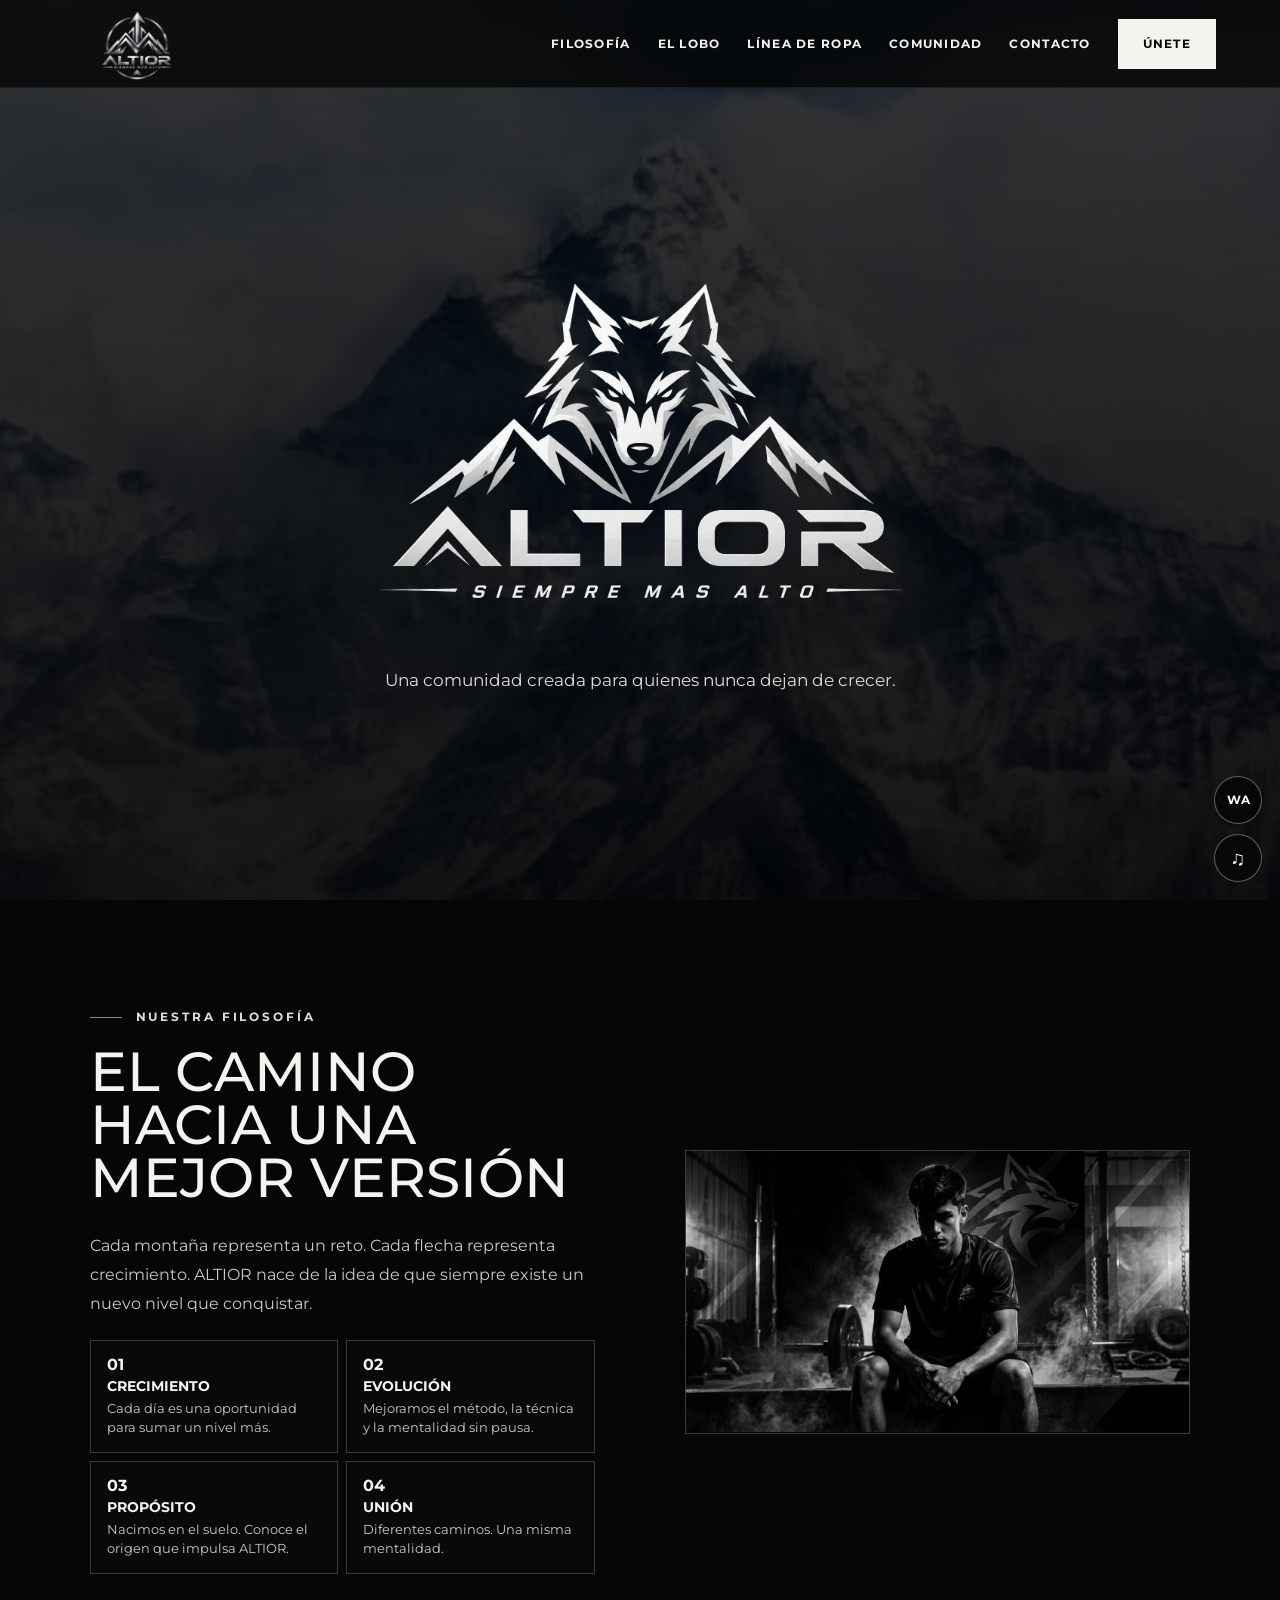
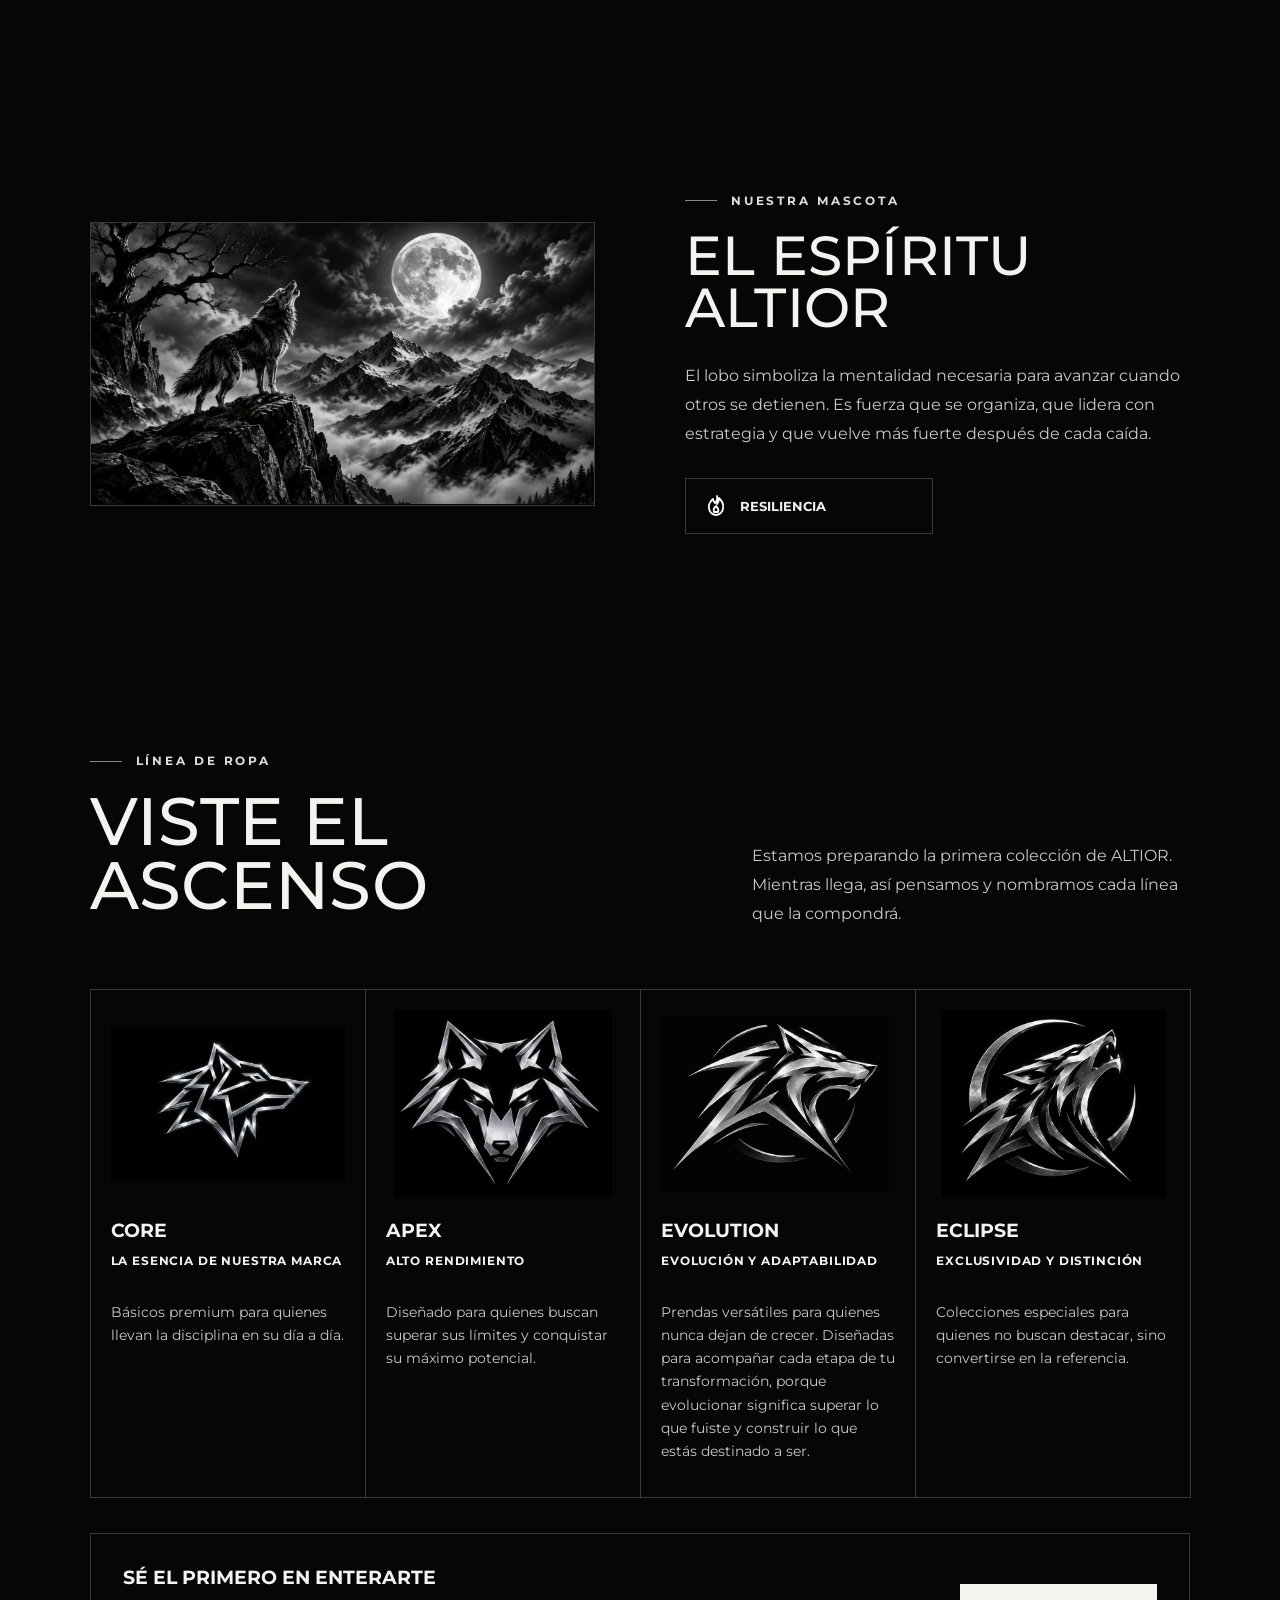
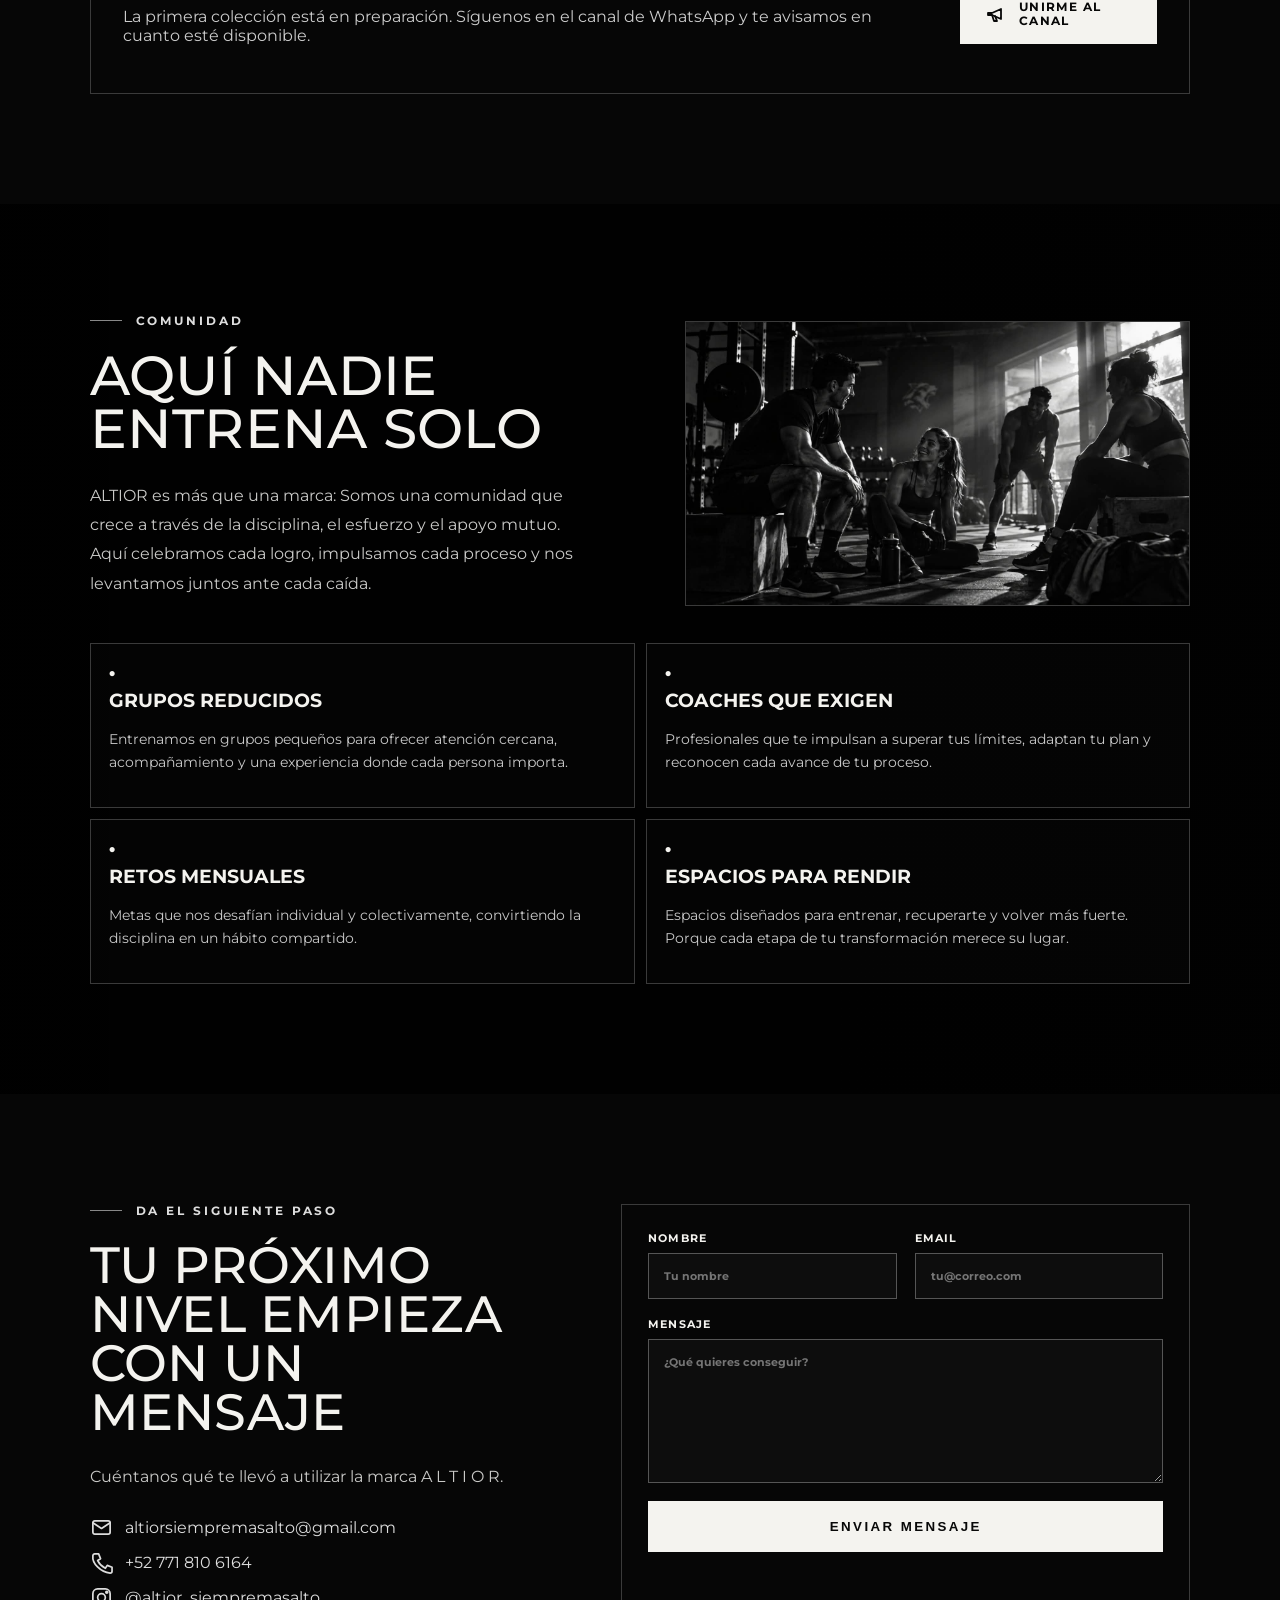
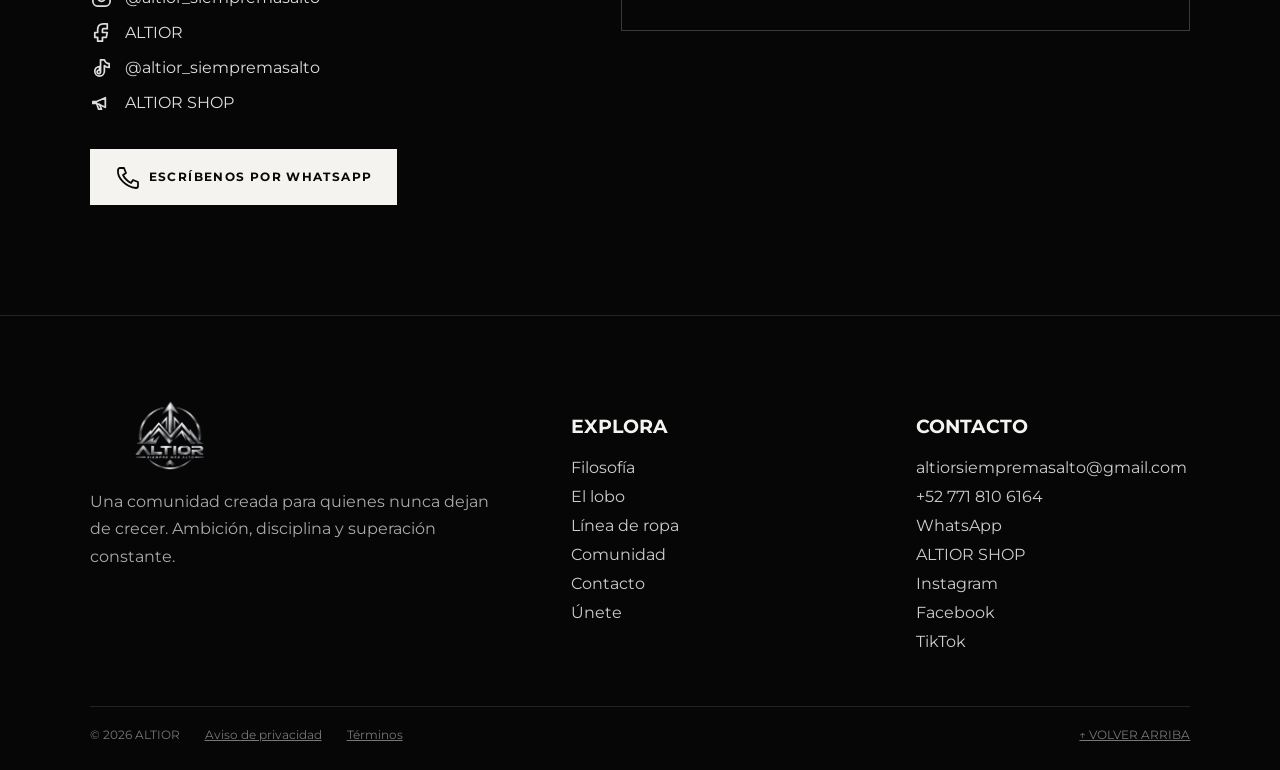
==== commit d0edee00: "Aplicar correcciones visuales finales de ALTIOR" ====
--- a/index.html
+++ b/index.html
@@ -1,6 +1,6 @@
 <!doctype html><html lang="es"><head><meta charset="utf-8"><meta name="viewport" content="width=device-width,initial-scale=1,viewport-fit=cover"><meta name="theme-color" content="#050505"><meta name="description" content="ALTIOR: filosofía, ropa, comunidad y crecimiento."><title>ALTIOR | Siempre Más Alto</title><link rel="stylesheet" href="assets/css/style.css"><link rel="icon" type="image/png" href="favicon.png"><meta property="og:type" content="website"><meta property="og:title" content="ALTIOR | Siempre Más Alto"><meta property="og:description" content="ALTIOR · Siempre Más Alto. Filosofía, disciplina, evolución, ropa deportiva y comunidad."><meta property="og:image" content="assets/images/social-preview.jpg"><meta name="twitter:card" content="summary_large_image"></head><body><a class="skip" href="#contenido">Saltar al contenido</a><header class="site-nav"><a class="brand-img" href="index.html#inicio"><img src="assets/images/logo-nav.png" alt="ALTIOR Siempre Más Alto"></a><button class="menu-btn" aria-label="Abrir menú" aria-expanded="false"><span></span><span></span><span></span></button><nav class="nav-links" aria-label="Principal"><a href="index.html#filosofia">FILOSOFÍA</a><a href="index.html#lobo">EL LOBO</a><a href="index.html#ropa">LÍNEA DE ROPA</a><a href="index.html#comunidad">COMUNIDAD</a><a href="index.html#contacto">CONTACTO</a><a class="join-btn" href="unete.html">ÚNETE</a></nav></header><main id="contenido"><section id="inicio" class="hero"><div class="cloud cloud-a"></div><div class="cloud cloud-b"></div><div class="hero-shade"></div><div class="hero-content"><img src="assets/images/logo-nav.png" alt="ALTIOR Siempre Más Alto"><p>Una comunidad creada para quienes nunca dejan de crecer.</p></div></section>
-<section id="filosofia" class="section"><div class="wrap split philosophy"><div><div class="eyebrow">NUESTRA FILOSOFÍA</div><h2>EL CAMINO HACIA UNA MEJOR VERSIÓN</h2><p class="lead">Cada montaña representa un reto. Cada flecha representa crecimiento. ALTIOR nace de la idea de que siempre existe un nuevo nivel que conquistar.</p><div class="cards"><a class="card" target="_blank" rel="noopener" href="https://whatsapp.com/channel/0029VbECwzP2P59pJ9WdKF2F"><b class="num">01</b><h3>CRECIMIENTO</h3><p>Cada día es una oportunidad para sumar un nivel más.</p></a><a class="card" target="_blank" rel="noopener" href="https://whatsapp.com/channel/0029Vb96M4W8qIzxzuPQYR1Y"><b class="num">02</b><h3>EVOLUCIÓN</h3><p>Mejoramos el método, la técnica y la mentalidad sin pausa.</p></a><a class="card" href="proposito.html"><b class="num">03</b><h3>PROPÓSITO</h3><p>Nacimos en el suelo. Conoce el origen que impulsa ALTIOR.</p></a><a class="card" href="union.html"><b class="num">04</b><h3>UNIÓN</h3><p>Diferentes caminos. Una misma mentalidad.</p></a></div></div><figure class="image-box contain"><img src="assets/images/lobo-altior.jpg" alt="Lobo ALTIOR entre montañas"></figure></div></section>
-<section id="lobo" class="section"><div class="wrap split"><figure class="image-box wide contain"><img src="assets/images/lobo-altior.jpg" alt="Lobo aullando sobre montañas bajo la luna"></figure><div><div class="eyebrow">NUESTRA MASCOTA</div><h2>EL ESPÍRITU ALTIOR</h2><p class="lead">El lobo simboliza la mentalidad necesaria para avanzar cuando otros se detienen. Es fuerza que se organiza, que lidera con estrategia y que vuelve más fuerte después de cada caída.</p><div class="values"><div><svg class="ico" viewBox="0 0 24 24" aria-hidden="true"><path d="M12 3 19 6v5c0 5-3 8-7 10-4-2-7-5-7-10V6z"/></svg><b>DISCIPLINA</b></div><div><svg class="ico" viewBox="0 0 24 24" aria-hidden="true"><path d="M9 4a3 3 0 0 0-3 3v1a3 3 0 0 0-1 5 3 3 0 0 0 4 4h1V6a2 2 0 0 0-1-2Zm6 0a3 3 0 0 1 3 3v1a3 3 0 0 1 1 5 3 3 0 0 1-4 4h-1V6a2 2 0 0 1 1-2Z"/></svg><b>FORTALEZA MENTAL</b></div><div><svg class="ico" viewBox="0 0 24 24" aria-hidden="true"><path d="m3 7 4 4 5-7 5 7 4-4-2 11H5z"/></svg><b>LIDERAZGO</b></div><div><svg class="ico" viewBox="0 0 24 24" aria-hidden="true"><path d="M9 4h6l-1 4 3 3-2 3H9l-2-3 4-3zM8 18h8v2H8z"/></svg><b>ESTRATEGIA</b></div><div><svg class="ico" viewBox="0 0 24 24" aria-hidden="true"><path d="M20 6v5h-5M4 18v-5h5"/><path d="M18 10a7 7 0 0 0-12-3L4 11m2 3a7 7 0 0 0 12 3l2-4"/></svg><b>RESILIENCIA</b></div></div></div></div></section>
+<section id="filosofia" class="section"><div class="wrap split philosophy"><div><div class="eyebrow">NUESTRA FILOSOFÍA</div><h2>EL CAMINO HACIA UNA MEJOR VERSIÓN</h2><p class="lead">Cada montaña representa un reto. Cada flecha representa crecimiento. ALTIOR nace de la idea de que siempre existe un nuevo nivel que conquistar.</p><div class="cards"><a class="card" target="_blank" rel="noopener" href="https://whatsapp.com/channel/0029VbECwzP2P59pJ9WdKF2F"><b class="num">01</b><h3>CRECIMIENTO</h3><p>Cada día es una oportunidad para sumar un nivel más.</p></a><a class="card" target="_blank" rel="noopener" href="https://whatsapp.com/channel/0029Vb96M4W8qIzxzuPQYR1Y"><b class="num">02</b><h3>EVOLUCIÓN</h3><p>Mejoramos el método, la técnica y la mentalidad sin pausa.</p></a><a class="card" href="proposito.html"><b class="num">03</b><h3>PROPÓSITO</h3><p>Nacimos en el suelo. Conoce el origen que impulsa ALTIOR.</p></a><a class="card" href="union.html"><b class="num">04</b><h3>UNIÓN</h3><p>Diferentes caminos. Una misma mentalidad.</p></a></div></div><figure class="image-box contain"><img src="assets/images/filosofia-entrenamiento.jpg" alt="Entrenamiento ALTIOR en gimnasio"></figure></div></section>
+<section id="lobo" class="section"><div class="wrap split"><figure class="image-box wide contain"><img src="assets/images/lobo-altior.jpg" alt="Lobo aullando sobre montañas bajo la luna"></figure><div><div class="eyebrow">NUESTRA MASCOTA</div><h2>EL ESPÍRITU ALTIOR</h2><p class="lead">El lobo simboliza la mentalidad necesaria para avanzar cuando otros se detienen. Es fuerza que se organiza, que lidera con estrategia y que vuelve más fuerte después de cada caída.</p><div class="values"><div><svg class="ico" viewBox="0 0 24 24" aria-hidden="true"><path d="M13 2s1 4-2 7c-2-2-2-4-2-4S4 9 5 14a7 7 0 0 0 14 0c1-4-2-8-4-10 0 3-1 5-2 6 1-4 0-8 0-8Z"/><path d="M12 12c-2 2-3 3-2 6h4c1-2 0-4-2-6Z"/></svg><b>RESILIENCIA</b></div></div></div></div></section>
 <section id="ropa" class="section"><div class="wrap"><div class="section-head"><div><div class="eyebrow">LÍNEA DE ROPA</div><h2>VISTE EL ASCENSO</h2></div><p class="lead">Estamos preparando la primera colección de ALTIOR.<br>Mientras llega, así pensamos y nombramos cada línea que la compondrá.</p></div><div class="line-grid"><article class="line-card"><figure><img src="assets/images/core.jpg" alt="Emblema CORE"></figure><h3>CORE</h3><b>LA ESENCIA DE NUESTRA MARCA</b><p>Básicos premium para quienes llevan la disciplina en su día a día.</p></article><article class="line-card"><figure><img src="assets/images/apex.jpg" alt="Emblema APEX"></figure><h3>APEX</h3><b>ALTO RENDIMIENTO</b><p>Diseñado para quienes buscan superar sus límites y conquistar su máximo potencial.</p></article><article class="line-card"><figure><img src="assets/images/evolution.jpg" alt="Emblema EVOLUTION"></figure><h3>EVOLUTION</h3><b>EVOLUCIÓN Y ADAPTABILIDAD</b><p>Prendas versátiles para quienes nunca dejan de crecer. Diseñadas para acompañar cada etapa de tu transformación, porque evolucionar significa superar lo que fuiste y construir lo que estás destinado a ser.</p></article><article class="line-card"><figure><img src="assets/images/eclipse.jpg" alt="Emblema ECLIPSE"></figure><h3>ECLIPSE</h3><b>EXCLUSIVIDAD Y DISTINCIÓN</b><p>Colecciones especiales para quienes no buscan destacar, sino convertirse en la referencia.</p></article></div><div class="channel-cta"><div><h3>SÉ EL PRIMERO EN ENTERARTE</h3><p>La primera colección está en preparación. Síguenos en el canal de WhatsApp y te avisamos en cuanto esté disponible.</p></div><a class="button" target="_blank" rel="noopener" href="https://whatsapp.com/channel/0029VbDfMKl1dAwBLk1nG712"><svg class="ico" viewBox="0 0 24 24" aria-hidden="true"><path d="M3 11v2h4l9 4V7l-9 4z"/><path d="m7 13 2 6h3l-2-5"/></svg> UNIRME AL CANAL</a></div></div></section>
 <section id="comunidad" class="section community"><div class="wrap"><div class="split"><div><div class="eyebrow">COMUNIDAD</div><h2>AQUÍ NADIE ENTRENA SOLO</h2><p class="lead">ALTIOR es más que una marca: Somos una comunidad que crece a través de la disciplina, el esfuerzo y el apoyo mutuo. Aquí celebramos cada logro, impulsamos cada proceso y nos levantamos juntos ante cada caída.</p></div><figure class="image-box wide"><img src="assets/images/comunidad-entrenamiento.jpg" alt="Comunidad ALTIOR entrenando"></figure></div><div class="community-grid"><article class="small-card"><b class="num">●</b><h3>GRUPOS REDUCIDOS</h3><p>Entrenamos en grupos pequeños para ofrecer atención cercana, acompañamiento y una experiencia donde cada persona importa.</p></article><article class="small-card"><b class="num">●</b><h3>COACHES QUE EXIGEN</h3><p>Profesionales que te impulsan a superar tus límites, adaptan tu plan y reconocen cada avance de tu proceso.</p></article><article class="small-card"><b class="num">●</b><h3>RETOS MENSUALES</h3><p>Metas que nos desafían individual y colectivamente, convirtiendo la disciplina en un hábito compartido.</p></article><article class="small-card"><b class="num">●</b><h3>ESPACIOS PARA RENDIR</h3><p>Espacios diseñados para entrenar, recuperarte y volver más fuerte. Porque cada etapa de tu transformación merece su lugar.</p></article></div></div></section>
-<section id="contacto" class="section"><div class="wrap contact"><div><div class="eyebrow">DA EL SIGUIENTE PASO</div><h2>TU PRÓXIMO NIVEL EMPIEZA CON UN MENSAJE</h2><p class="lead">Cuéntanos qué te llevó a utilizar la marca A L T I O R.</p><div class="contact-links"><a href="mailto:altiorsiempremasalto@gmail.com"><svg class="ico" viewBox="0 0 24 24" aria-hidden="true"><rect x="3" y="5" width="18" height="14" rx="2"/><path d="m3 7 9 6 9-6"/></svg> altiorsiempremasalto@gmail.com</a><a href="tel:+527718106164"><svg class="ico" viewBox="0 0 24 24" aria-hidden="true"><path d="M5 3h4l2 5-3 2c2 4 4 6 8 8l2-3 5 2v4c0 1-1 2-2 2C11 22 2 13 3 5c0-1 1-2 2-2Z"/></svg> +52 771 810 6164</a><a target="_blank" rel="noopener" href="https://www.instagram.com/altior_siempremasalto?lqvp=MTZtYmFyY2RkZDljdQ==">Instagram · @altior_siempremasalto</a><a target="_blank" rel="noopener" href="https://www.facebook.com/share/19s5wJ21Jx/">Facebook · ALTIOR</a><a target="_blank" rel="noopener" href="https://www.tiktok.com/@altior_siempremasalto?_r=1&_t=ZS-9BcsrBWbgZk">TikTok · @altior_siempremasalto</a><a target="_blank" rel="noopener" href="https://whatsapp.com/channel/0029VbDfMKl1dAwBLk1nG712"><svg class="ico" viewBox="0 0 24 24" aria-hidden="true"><path d="M3 11v2h4l9 4V7l-9 4z"/><path d="m7 13 2 6h3l-2-5"/></svg> ALTIOR SHOP</a></div><a class="button whatsapp" target="_blank" rel="noopener" href="https://wa.me/5217718106164"><svg class="ico" viewBox="0 0 24 24" aria-hidden="true"><path d="M5 3h4l2 5-3 2c2 4 4 6 8 8l2-3 5 2v4c0 1-1 2-2 2C11 22 2 13 3 5c0-1 1-2 2-2Z"/></svg> ESCRÍBENOS POR WHATSAPP</a></div><form id="contactForm" class="form"><div class="form-row"><label>NOMBRE<input name="Nombre" placeholder="Tu nombre" required></label><label>EMAIL<input name="Email" type="email" placeholder="tu@correo.com" required></label></div><label>MENSAJE<textarea name="Mensaje" rows="8" placeholder="¿Qué quieres conseguir?" required></textarea></label><button>ENVIAR MENSAJE</button><p class="status" id="contactStatus"></p></form></div></section></main><div class="float-tools"><a class="float-wa" href="https://wa.me/5217718106164" target="_blank" rel="noopener" aria-label="Contactar por WhatsApp">WA</a><button class="music-toggle" type="button" aria-label="Reproducir canción de ALTIOR" aria-pressed="false">♫</button></div><audio id="altiorSong" preload="metadata"><source src="assets/audio/altior-theme.mp3" type="audio/mpeg"></audio><footer class="footer"><div class="footer-grid wrap"><div><a class="brand-img footer-logo" href="index.html#inicio"><img src="assets/images/logo-nav.png" alt="ALTIOR"></a><p>Una comunidad creada para quienes nunca dejan de crecer. Ambición, disciplina y superación constante.</p></div><div><h3>EXPLORA</h3><nav><a href="index.html#filosofia">Filosofía</a><a href="index.html#lobo">El lobo</a><a href="index.html#ropa">Línea de ropa</a><a href="index.html#comunidad">Comunidad</a><a href="index.html#contacto">Contacto</a><a href="unete.html">Únete</a></nav></div><div><h3>CONTACTO</h3><nav><a href="mailto:altiorsiempremasalto@gmail.com">altiorsiempremasalto@gmail.com</a><a href="tel:+527718106164">+52 771 810 6164</a><a target="_blank" rel="noopener" href="https://wa.me/5217718106164">WhatsApp</a><a target="_blank" rel="noopener" href="https://whatsapp.com/channel/0029VbDfMKl1dAwBLk1nG712">ALTIOR SHOP</a><a target="_blank" rel="noopener" href="https://www.instagram.com/altior_siempremasalto?lqvp=MTZtYmFyY2RkZDljdQ==">Instagram</a><a target="_blank" rel="noopener" href="https://www.facebook.com/share/19s5wJ21Jx/">Facebook</a><a target="_blank" rel="noopener" href="https://www.tiktok.com/@altior_siempremasalto?_r=1&_t=ZS-9BcsrBWbgZk">TikTok</a></nav></div></div><div class="footer-bottom wrap"><span>© 2026 ALTIOR</span><a href="privacidad.html">Aviso de privacidad</a><a href="terminos.html">Términos</a><a href="#contenido">↑ VOLVER ARRIBA</a></div></footer><script src="assets/js/main.js" defer></script></body></html>+<section id="contacto" class="section"><div class="wrap contact"><div><div class="eyebrow">DA EL SIGUIENTE PASO</div><h2>TU PRÓXIMO NIVEL EMPIEZA CON UN MENSAJE</h2><p class="lead">Cuéntanos qué te llevó a utilizar la marca A L T I O R.</p><div class="contact-links"><a href="mailto:altiorsiempremasalto@gmail.com"><svg class="ico" viewBox="0 0 24 24" aria-hidden="true"><rect x="3" y="5" width="18" height="14" rx="2"/><path d="m3 7 9 6 9-6"/></svg> altiorsiempremasalto@gmail.com</a><a href="https://wa.me/5217718106164" target="_blank" rel="noopener"><svg class="ico" viewBox="0 0 24 24" aria-hidden="true"><path d="M5 3h4l2 5-3 2c2 4 4 6 8 8l2-3 5 2v4c0 1-1 2-2 2C11 22 2 13 3 5c0-1 1-2 2-2Z"/></svg> +52 771 810 6164</a><a target="_blank" rel="noopener" href="https://www.instagram.com/altior_siempremasalto?lqvp=MTZtYmFyY2RkZDljdQ=="><svg class="ico" viewBox="0 0 24 24" aria-hidden="true"><rect x="3" y="3" width="18" height="18" rx="5"/><circle cx="12" cy="12" r="4"/><circle cx="17.5" cy="6.5" r="1"/></svg><span>@altior_siempremasalto</span></a><a target="_blank" rel="noopener" href="https://www.facebook.com/share/19s5wJ21Jx/"><svg class="ico" viewBox="0 0 24 24" aria-hidden="true"><path d="M14 8h4V3h-4c-4 0-6 2-6 6v3H5v5h3v4h5v-4h4l1-5h-5V9c0-1 .4-1 1-1Z"/></svg><span>ALTIOR</span></a><a target="_blank" rel="noopener" href="https://www.tiktok.com/@altior_siempremasalto?_r=1&_t=ZS-9BcsrBWbgZk"><svg class="ico" viewBox="0 0 24 24" aria-hidden="true"><path d="M15 4c1 3 3 4 5 4v4c-2 0-4-.7-5-2v6a5 5 0 1 1-5-5v4a1.8 1.8 0 1 0 1 1.6V4Z"/></svg><span>@altior_siempremasalto</span></a><a target="_blank" rel="noopener" href="https://whatsapp.com/channel/0029VbDfMKl1dAwBLk1nG712"><svg class="ico" viewBox="0 0 24 24" aria-hidden="true"><path d="M3 11v2h4l9 4V7l-9 4z"/><path d="m7 13 2 6h3l-2-5"/></svg> ALTIOR SHOP</a></div><a class="button whatsapp" target="_blank" rel="noopener" href="https://wa.me/5217718106164"><svg class="ico" viewBox="0 0 24 24" aria-hidden="true"><path d="M5 3h4l2 5-3 2c2 4 4 6 8 8l2-3 5 2v4c0 1-1 2-2 2C11 22 2 13 3 5c0-1 1-2 2-2Z"/></svg> ESCRÍBENOS POR WHATSAPP</a></div><form id="contactForm" class="form"><div class="form-row"><label>NOMBRE<input name="Nombre" placeholder="Tu nombre" required></label><label>EMAIL<input name="Email" type="email" placeholder="tu@correo.com" required></label></div><label>MENSAJE<textarea name="Mensaje" rows="8" placeholder="¿Qué quieres conseguir?" required></textarea></label><button>ENVIAR MENSAJE</button><p class="status" id="contactStatus"></p></form></div></section></main><div class="float-tools"><a class="float-wa" href="https://wa.me/5217718106164" target="_blank" rel="noopener" aria-label="Contactar por WhatsApp">WA</a><button class="music-toggle" type="button" aria-label="Reproducir canción de ALTIOR" aria-pressed="false">♫</button></div><audio id="altiorSong" preload="metadata"><source src="assets/audio/altior-theme.mp3" type="audio/mpeg"></audio><footer class="footer"><div class="footer-grid wrap"><div><a class="brand-img footer-logo" href="index.html#inicio"><img src="assets/images/logo-nav.png" alt="ALTIOR"></a><p>Una comunidad creada para quienes nunca dejan de crecer. Ambición, disciplina y superación constante.</p></div><div><h3>EXPLORA</h3><nav><a href="index.html#filosofia">Filosofía</a><a href="index.html#lobo">El lobo</a><a href="index.html#ropa">Línea de ropa</a><a href="index.html#comunidad">Comunidad</a><a href="index.html#contacto">Contacto</a><a href="unete.html">Únete</a></nav></div><div><h3>CONTACTO</h3><nav><a href="mailto:altiorsiempremasalto@gmail.com">altiorsiempremasalto@gmail.com</a><a href="https://wa.me/5217718106164" target="_blank" rel="noopener">+52 771 810 6164</a><a target="_blank" rel="noopener" href="https://wa.me/5217718106164">WhatsApp</a><a target="_blank" rel="noopener" href="https://whatsapp.com/channel/0029VbDfMKl1dAwBLk1nG712">ALTIOR SHOP</a><a target="_blank" rel="noopener" href="https://www.instagram.com/altior_siempremasalto?lqvp=MTZtYmFyY2RkZDljdQ==">Instagram</a><a target="_blank" rel="noopener" href="https://www.facebook.com/share/19s5wJ21Jx/">Facebook</a><a target="_blank" rel="noopener" href="https://www.tiktok.com/@altior_siempremasalto?_r=1&_t=ZS-9BcsrBWbgZk">TikTok</a></nav></div></div><div class="footer-bottom wrap"><span>© 2026 ALTIOR</span><a href="privacidad.html">Aviso de privacidad</a><a href="terminos.html">Términos</a><a href="#contenido">↑ VOLVER ARRIBA</a></div></footer><script src="assets/js/main.js" defer></script></body></html>
--- a/assets/css/style.css
+++ b/assets/css/style.css
@@ -6,3 +6,21 @@
 
 /* Mejoras finales: menú activo, controles flotantes y animaciones */
 .nav-links a.active{color:#fff}.nav-links a.active:not(.join-btn)::after{content:"";display:block;width:100%;height:1px;background:#d8d8d3;margin-top:7px}.float-tools{position:fixed;right:18px;bottom:18px;z-index:1100;display:flex;flex-direction:column;gap:10px}.float-wa,.music-toggle{width:48px;height:48px;border-radius:50%;display:grid;place-items:center;text-decoration:none;border:1px solid rgba(255,255,255,.35);background:rgba(8,8,8,.86);color:#fff;font:700 .72rem Montserrat;backdrop-filter:blur(10px);cursor:pointer}.music-toggle{font-size:1.25rem}.music-toggle.playing{background:#f4f3ef;color:#080808}.section .wrap,.line-card,.small-card,.goal-card,.level-card,.benefit,.commit,.process-card{transition:opacity .7s ease,transform .7s ease}.js-reveal{opacity:0;transform:translateY(24px)}.js-reveal.is-visible{opacity:1;transform:none}@media(max-width:650px){.float-tools{right:12px;bottom:12px}.float-wa,.music-toggle{width:44px;height:44px}}@media(prefers-reduced-motion:reduce){.js-reveal{opacity:1!important;transform:none!important}}
+
+/* ===== ALTIOR FINAL POLISH 2026-11 ===== */
+.hero-content img{content:url('../images/logo-hero-lobo.png');width:min(580px,78vw);max-height:56vh}
+.philosophy .image-box{aspect-ratio:16/9}.philosophy .image-box img{object-fit:contain}.philosophy .cards{gap:8px;margin-top:22px}.philosophy .card{padding:14px 16px}.philosophy .card h3{margin:4px 0 5px;font-size:.86rem}.philosophy .card p{margin:0;font-size:.8rem;line-height:1.45}.philosophy .num{font-size:1rem}
+.values div:last-child .ico{stroke:#fff}
+#contacto h2{font-size:clamp(2.35rem,4vw,4.2rem)}#contacto .contact{align-items:start}#contacto .form{align-self:start;height:auto;padding:26px}#contacto .contact-links a{gap:12px}#contacto .contact-links .ico{width:23px;height:23px}
+/* compact purpose typography and cards */
+.proposito-origin h2,.split h2{font-size:clamp(2.35rem,4.3vw,4.7rem)}
+.language h2{font-size:clamp(2.35rem,4vw,4.35rem)}.language .line-card figure{background:transparent}.language .line-card img{object-fit:contain}.goals h2{font-size:clamp(2.35rem,4.2vw,4.5rem)}.goal-card{padding:16px 18px}.goal-card h3{font-size:.92rem;margin:5px 0}.goal-card p{font-size:.84rem;margin:0}.final-box{padding:38px;max-width:980px}.final-box h2{font-size:clamp(1.45rem,2.7vw,2.5rem);line-height:1.35}.final-box .button{padding:13px 20px;min-height:46px}
+/* join compactness */
+#niveles h2,.requirements+h2{font-size:clamp(2.3rem,4.45vw,4.65rem)}#niveles .level-card{padding:15px 17px}#niveles .level-card h3{margin:4px 0 5px;font-size:.94rem}#niveles .level-card p{font-size:.82rem;line-height:1.48;margin:0}.requirements{gap:8px}.requirement{grid-template-columns:42px minmax(0,1fr);padding:13px 15px;min-height:64px}.requirement h3{display:none}.requirement p{width:auto;max-width:none;word-break:normal;overflow-wrap:normal;white-space:normal;font-size:.86rem;line-height:1.45}.benefits{align-items:stretch}.benefit{padding:18px 15px}.benefit .ico{width:25px;height:25px}.benefit h3{font-size:.88rem;margin:9px 0 6px}.benefit p{font-size:.82rem;line-height:1.48;margin:0}.application{align-items:start}.application>div:first-child{position:sticky;top:118px;align-self:start}.application-contact{display:flex;flex-direction:column;gap:11px;margin-top:22px}.application-contact a{display:flex;align-items:center;gap:10px;text-decoration:none;color:#eee}.application-contact .ico{width:22px;height:22px}
+/* union complete fix */
+.union-hero{background-image:linear-gradient(rgba(0,0,0,.60),rgba(0,0,0,.78)),url('../images/union-hero-final.jpg');background-position:center 44%}.union-hero h1{font-size:clamp(2.8rem,5.1vw,5.7rem)}.union-title{font-size:clamp(2.5rem,4.4vw,4.6rem)}.union-values{display:grid;grid-template-columns:repeat(4,1fr);border:1px solid var(--line)}.union-values article{text-align:center;padding:22px 18px;border-right:1px solid var(--line)}.union-values article:last-child{border-right:0}.union-values h3{margin:9px 0 6px;font-size:.95rem}.union-values p{margin:0;color:#ccc;font-size:.84rem;line-height:1.5}.union-ico{width:31px;height:31px}.union-commitment h2{font-size:clamp(2.25rem,3.8vw,4rem);line-height:1.03}.union-commitment .image-box{aspect-ratio:16/9}.union-commitment .image-box img{object-fit:contain}.union-commitment .button{padding:13px 20px;min-height:46px}
+@media(max-width:1050px){.union-values{grid-template-columns:1fr 1fr}.union-values article:nth-child(2){border-right:0}.union-values article:nth-child(-n+2){border-bottom:1px solid var(--line)}}
+@media(max-width:650px){.hero-content img{width:88vw}.philosophy .cards{grid-template-columns:1fr}.philosophy .card{padding:13px 15px}#contacto h2{font-size:clamp(2.15rem,10vw,3.1rem)}.application>div:first-child{position:static}.union-hero h1{font-size:clamp(2.5rem,11vw,3.7rem)}.union-values{grid-template-columns:1fr}.union-values article{border-right:0!important;border-bottom:1px solid var(--line)}.union-values article:last-child{border-bottom:0}.union-commitment h2{font-size:clamp(2rem,9vw,3rem)}.final-box{padding:28px 16px}#niveles h2{font-size:clamp(2.2rem,10vw,3.2rem)}.requirement{grid-template-columns:36px minmax(0,1fr);padding:12px}.benefit{padding:16px 13px}}
+
+.requirements-section h2,.benefits-section h2{font-size:clamp(2.3rem,4.45vw,4.65rem)}
+@media(max-width:650px){.requirements-section h2,.benefits-section h2{font-size:clamp(2.2rem,10vw,3.2rem)}}
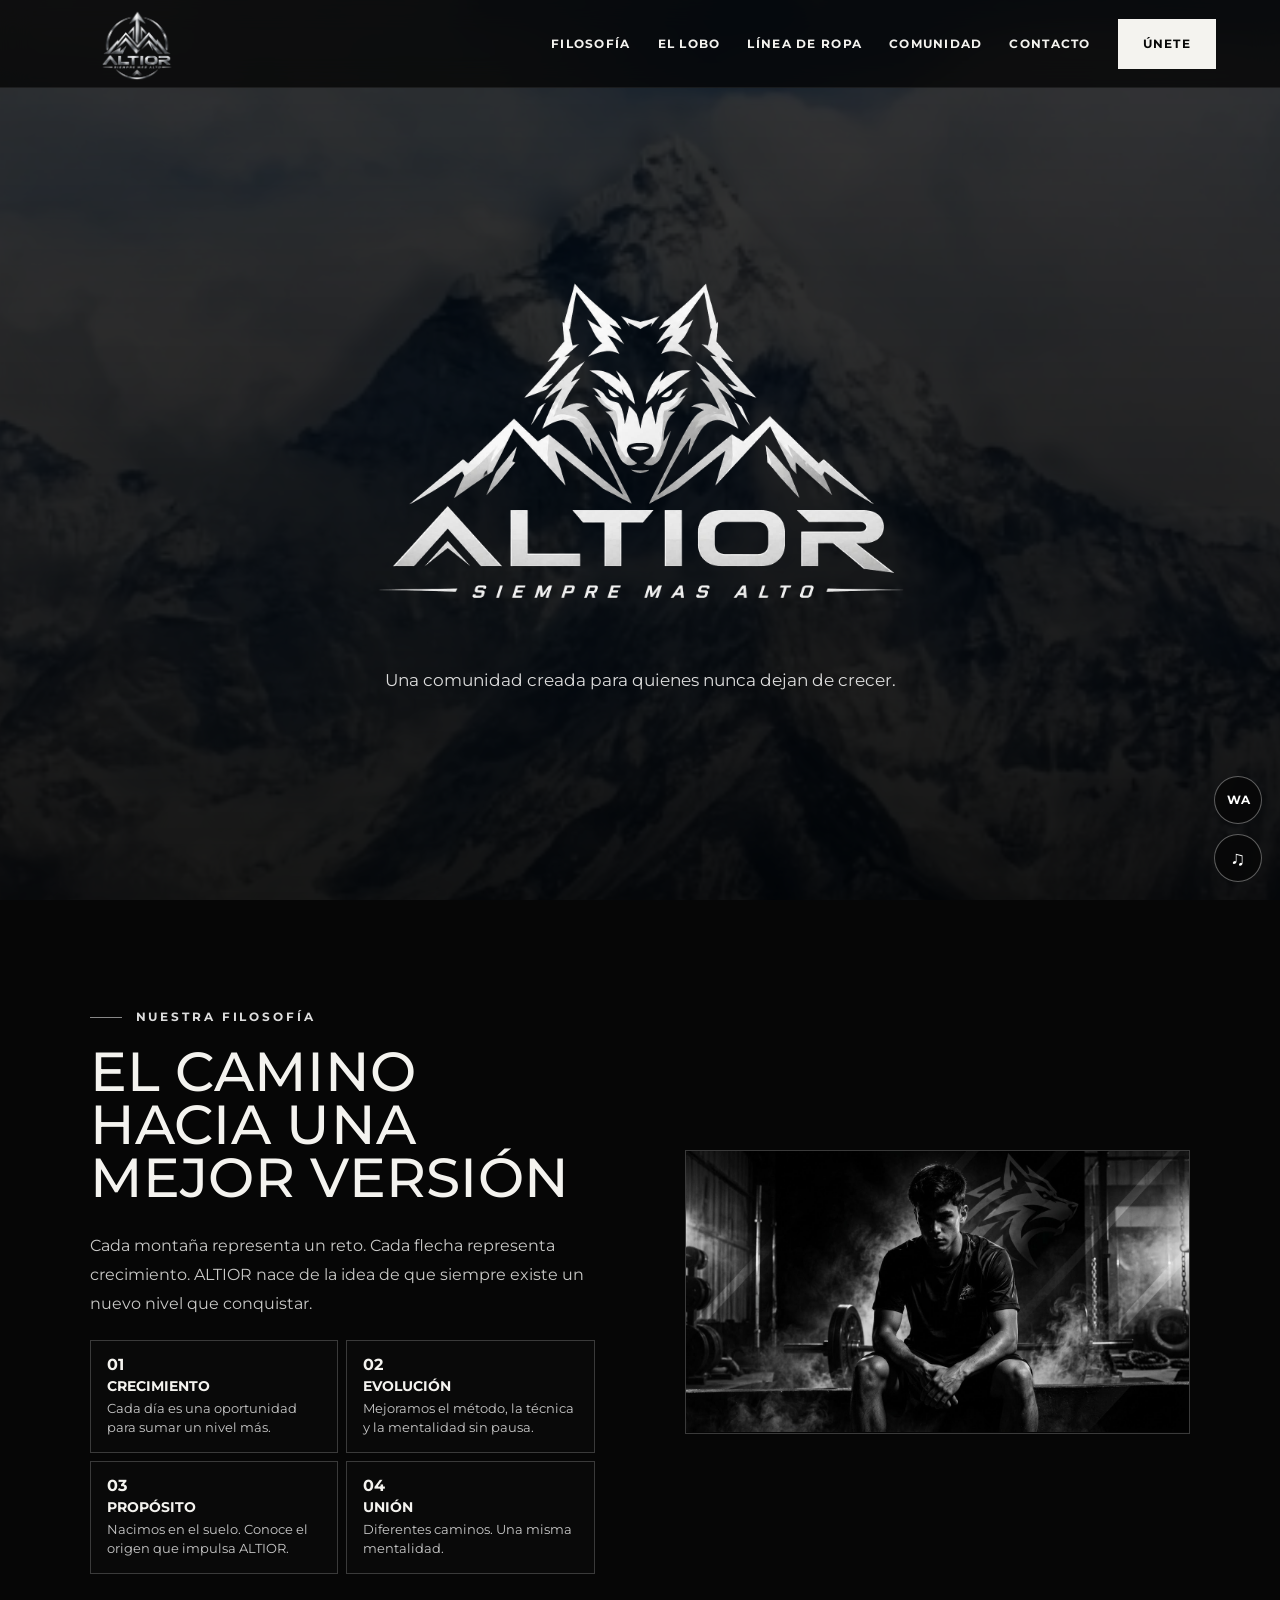
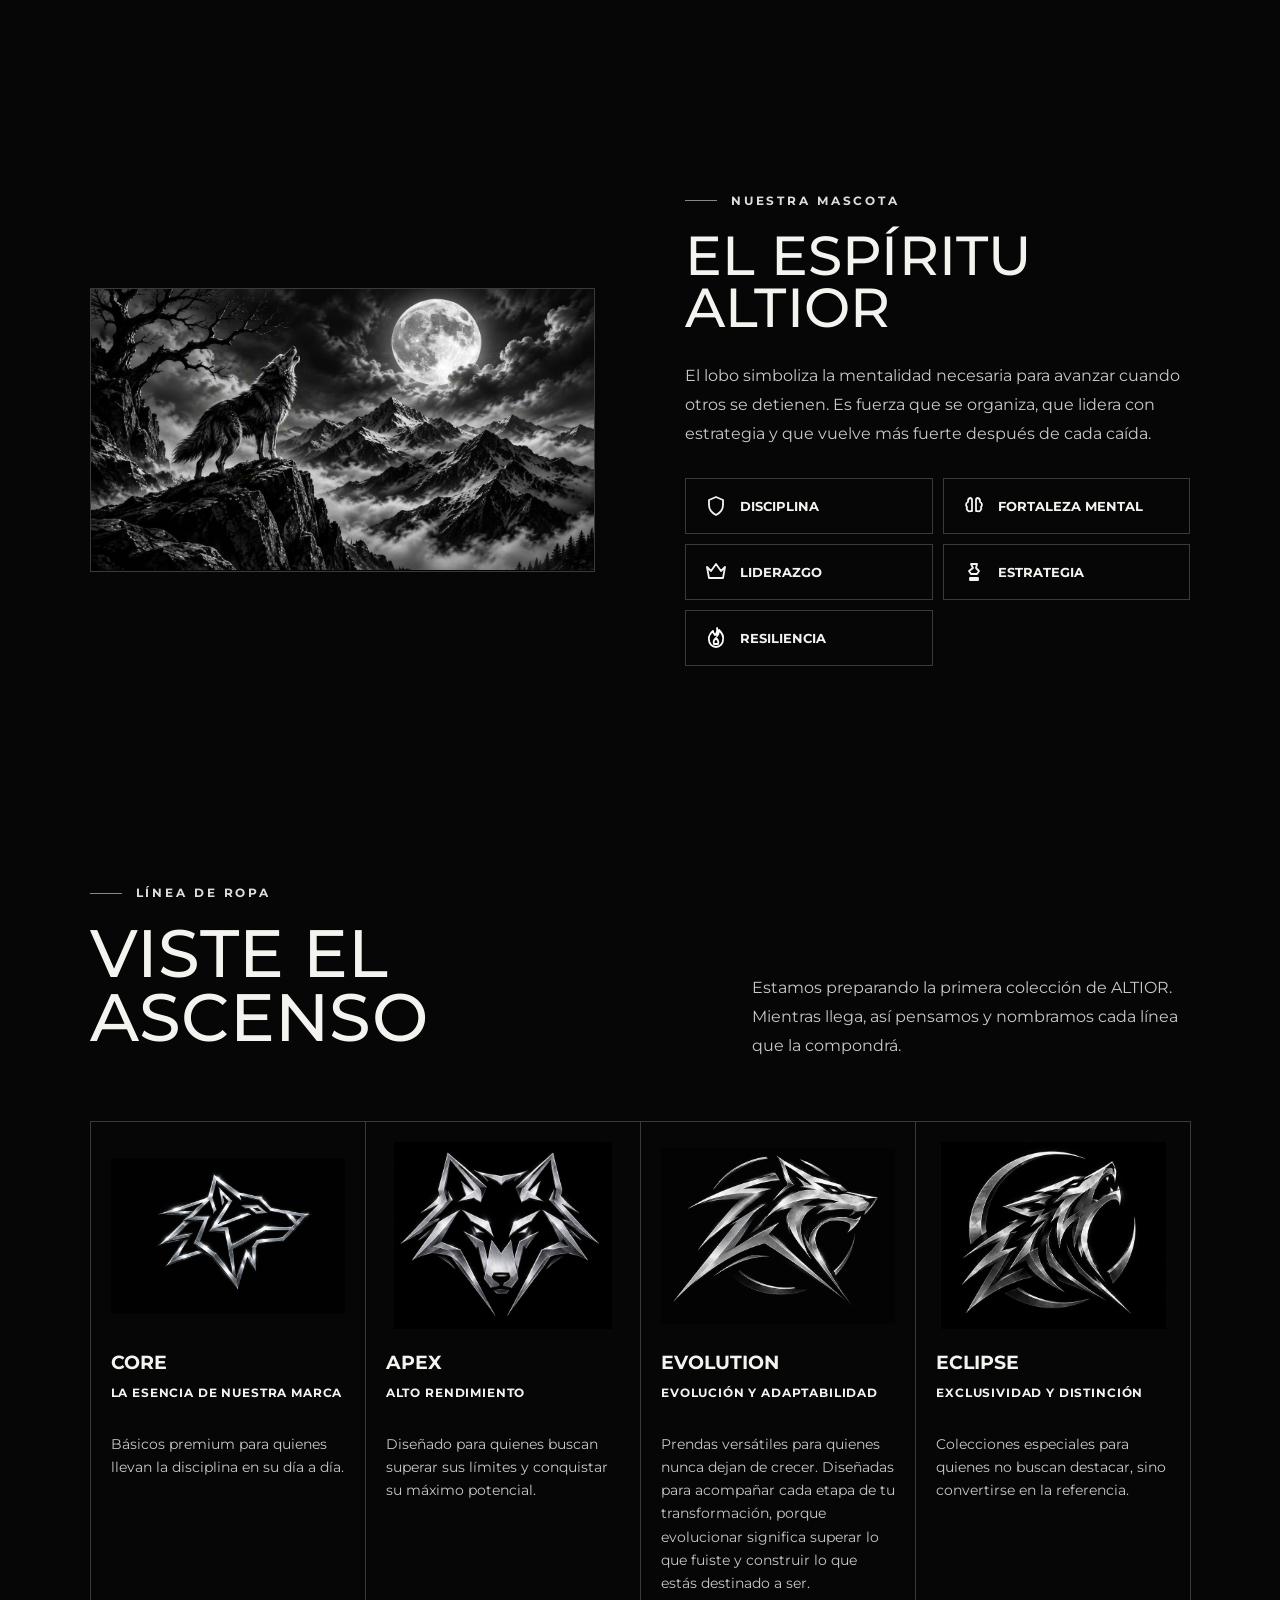
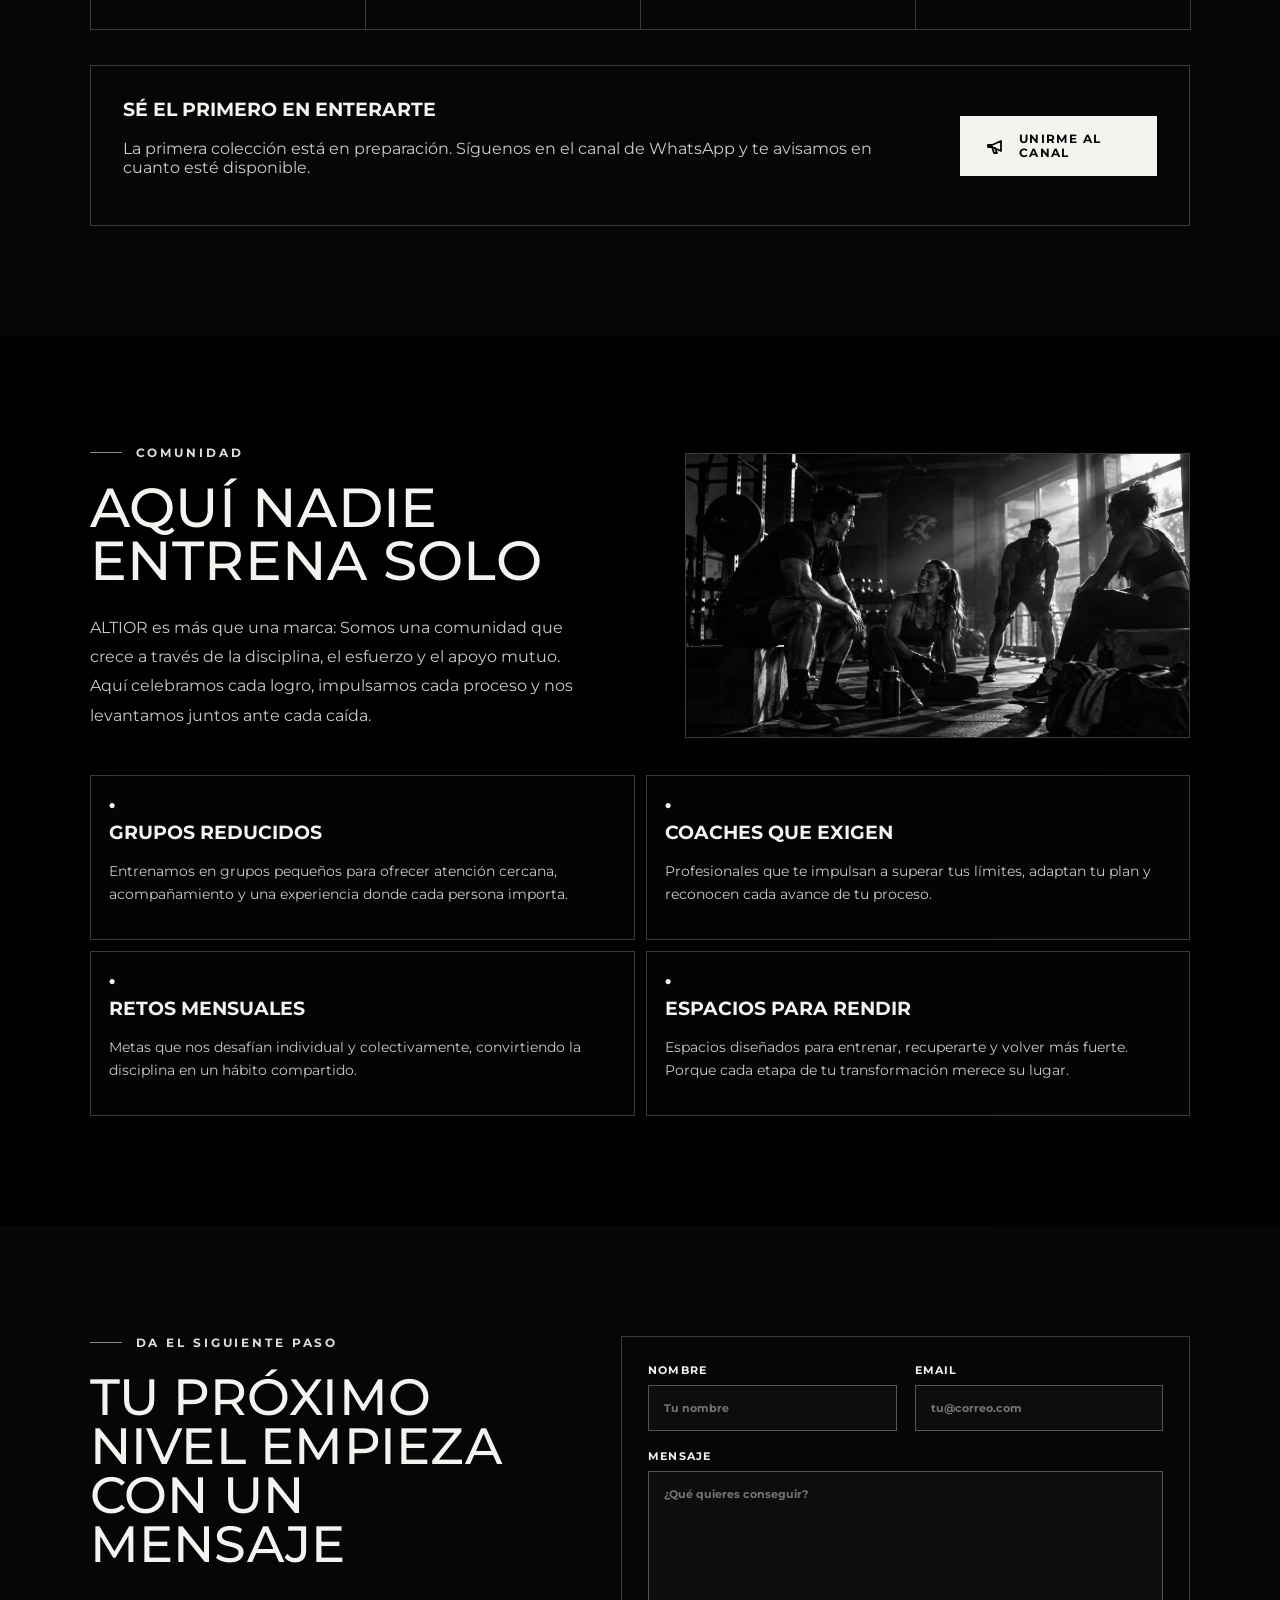
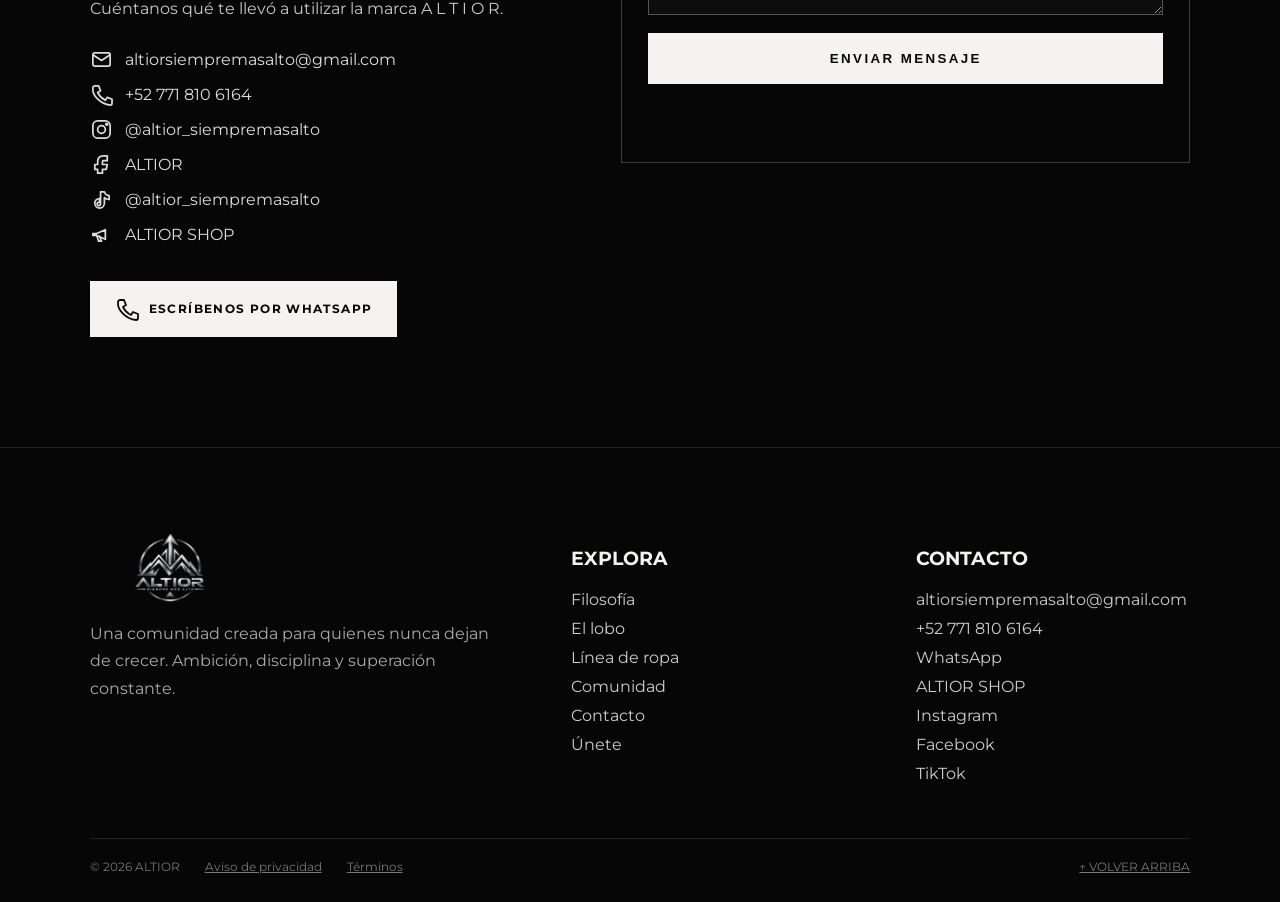
==== commit d55198ce: "Aplicar cierre final de ALTIOR" ====
--- a/index.html
+++ b/index.html
@@ -1,6 +1,6 @@
 <!doctype html><html lang="es"><head><meta charset="utf-8"><meta name="viewport" content="width=device-width,initial-scale=1,viewport-fit=cover"><meta name="theme-color" content="#050505"><meta name="description" content="ALTIOR: filosofía, ropa, comunidad y crecimiento."><title>ALTIOR | Siempre Más Alto</title><link rel="stylesheet" href="assets/css/style.css"><link rel="icon" type="image/png" href="favicon.png"><meta property="og:type" content="website"><meta property="og:title" content="ALTIOR | Siempre Más Alto"><meta property="og:description" content="ALTIOR · Siempre Más Alto. Filosofía, disciplina, evolución, ropa deportiva y comunidad."><meta property="og:image" content="assets/images/social-preview.jpg"><meta name="twitter:card" content="summary_large_image"></head><body><a class="skip" href="#contenido">Saltar al contenido</a><header class="site-nav"><a class="brand-img" href="index.html#inicio"><img src="assets/images/logo-nav.png" alt="ALTIOR Siempre Más Alto"></a><button class="menu-btn" aria-label="Abrir menú" aria-expanded="false"><span></span><span></span><span></span></button><nav class="nav-links" aria-label="Principal"><a href="index.html#filosofia">FILOSOFÍA</a><a href="index.html#lobo">EL LOBO</a><a href="index.html#ropa">LÍNEA DE ROPA</a><a href="index.html#comunidad">COMUNIDAD</a><a href="index.html#contacto">CONTACTO</a><a class="join-btn" href="unete.html">ÚNETE</a></nav></header><main id="contenido"><section id="inicio" class="hero"><div class="cloud cloud-a"></div><div class="cloud cloud-b"></div><div class="hero-shade"></div><div class="hero-content"><img src="assets/images/logo-nav.png" alt="ALTIOR Siempre Más Alto"><p>Una comunidad creada para quienes nunca dejan de crecer.</p></div></section>
 <section id="filosofia" class="section"><div class="wrap split philosophy"><div><div class="eyebrow">NUESTRA FILOSOFÍA</div><h2>EL CAMINO HACIA UNA MEJOR VERSIÓN</h2><p class="lead">Cada montaña representa un reto. Cada flecha representa crecimiento. ALTIOR nace de la idea de que siempre existe un nuevo nivel que conquistar.</p><div class="cards"><a class="card" target="_blank" rel="noopener" href="https://whatsapp.com/channel/0029VbECwzP2P59pJ9WdKF2F"><b class="num">01</b><h3>CRECIMIENTO</h3><p>Cada día es una oportunidad para sumar un nivel más.</p></a><a class="card" target="_blank" rel="noopener" href="https://whatsapp.com/channel/0029Vb96M4W8qIzxzuPQYR1Y"><b class="num">02</b><h3>EVOLUCIÓN</h3><p>Mejoramos el método, la técnica y la mentalidad sin pausa.</p></a><a class="card" href="proposito.html"><b class="num">03</b><h3>PROPÓSITO</h3><p>Nacimos en el suelo. Conoce el origen que impulsa ALTIOR.</p></a><a class="card" href="union.html"><b class="num">04</b><h3>UNIÓN</h3><p>Diferentes caminos. Una misma mentalidad.</p></a></div></div><figure class="image-box contain"><img src="assets/images/filosofia-entrenamiento.jpg" alt="Entrenamiento ALTIOR en gimnasio"></figure></div></section>
-<section id="lobo" class="section"><div class="wrap split"><figure class="image-box wide contain"><img src="assets/images/lobo-altior.jpg" alt="Lobo aullando sobre montañas bajo la luna"></figure><div><div class="eyebrow">NUESTRA MASCOTA</div><h2>EL ESPÍRITU ALTIOR</h2><p class="lead">El lobo simboliza la mentalidad necesaria para avanzar cuando otros se detienen. Es fuerza que se organiza, que lidera con estrategia y que vuelve más fuerte después de cada caída.</p><div class="values"><div><svg class="ico" viewBox="0 0 24 24" aria-hidden="true"><path d="M13 2s1 4-2 7c-2-2-2-4-2-4S4 9 5 14a7 7 0 0 0 14 0c1-4-2-8-4-10 0 3-1 5-2 6 1-4 0-8 0-8Z"/><path d="M12 12c-2 2-3 3-2 6h4c1-2 0-4-2-6Z"/></svg><b>RESILIENCIA</b></div></div></div></div></section>
+<section id="lobo" class="section"><div class="wrap split"><figure class="image-box wide contain"><img src="assets/images/lobo-altior.jpg" alt="Lobo aullando sobre montañas bajo la luna"></figure><div><div class="eyebrow">NUESTRA MASCOTA</div><h2>EL ESPÍRITU ALTIOR</h2><p class="lead">El lobo simboliza la mentalidad necesaria para avanzar cuando otros se detienen. Es fuerza que se organiza, que lidera con estrategia y que vuelve más fuerte después de cada caída.</p><div class="values"><div><svg class="ico" viewBox="0 0 24 24" aria-hidden="true"><path d="M12 3 19 6v5c0 5-3 8-7 10-4-2-7-5-7-10V6z"/></svg><b>DISCIPLINA</b></div><div><svg class="ico" viewBox="0 0 24 24" aria-hidden="true"><path d="M9 4a3 3 0 0 0-3 3v1a3 3 0 0 0-1 5 3 3 0 0 0 4 4h1V6a2 2 0 0 0-1-2Zm6 0a3 3 0 0 1 3 3v1a3 3 0 0 1 1 5 3 3 0 0 1-4 4h-1V6a2 2 0 0 1 1-2Z"/></svg><b>FORTALEZA MENTAL</b></div><div><svg class="ico" viewBox="0 0 24 24" aria-hidden="true"><path d="m3 7 4 4 5-7 5 7 4-4-2 11H5z"/></svg><b>LIDERAZGO</b></div><div><svg class="ico" viewBox="0 0 24 24" aria-hidden="true"><path d="M9 4h6l-1 4 3 3-2 3H9l-2-3 4-3zM8 18h8v2H8z"/></svg><b>ESTRATEGIA</b></div><div><svg class="ico" viewBox="0 0 24 24" aria-hidden="true"><path d="M13 2s1 4-2 7c-2-2-2-4-2-4S4 9 5 14a7 7 0 0 0 14 0c1-4-2-8-4-10 0 3-1 5-2 6 1-4 0-8 0-8Z"/><path d="M12 12c-2 2-3 3-2 6h4c1-2 0-4-2-6Z"/></svg><b>RESILIENCIA</b></div></div></div></div></section>
 <section id="ropa" class="section"><div class="wrap"><div class="section-head"><div><div class="eyebrow">LÍNEA DE ROPA</div><h2>VISTE EL ASCENSO</h2></div><p class="lead">Estamos preparando la primera colección de ALTIOR.<br>Mientras llega, así pensamos y nombramos cada línea que la compondrá.</p></div><div class="line-grid"><article class="line-card"><figure><img src="assets/images/core.jpg" alt="Emblema CORE"></figure><h3>CORE</h3><b>LA ESENCIA DE NUESTRA MARCA</b><p>Básicos premium para quienes llevan la disciplina en su día a día.</p></article><article class="line-card"><figure><img src="assets/images/apex.jpg" alt="Emblema APEX"></figure><h3>APEX</h3><b>ALTO RENDIMIENTO</b><p>Diseñado para quienes buscan superar sus límites y conquistar su máximo potencial.</p></article><article class="line-card"><figure><img src="assets/images/evolution.jpg" alt="Emblema EVOLUTION"></figure><h3>EVOLUTION</h3><b>EVOLUCIÓN Y ADAPTABILIDAD</b><p>Prendas versátiles para quienes nunca dejan de crecer. Diseñadas para acompañar cada etapa de tu transformación, porque evolucionar significa superar lo que fuiste y construir lo que estás destinado a ser.</p></article><article class="line-card"><figure><img src="assets/images/eclipse.jpg" alt="Emblema ECLIPSE"></figure><h3>ECLIPSE</h3><b>EXCLUSIVIDAD Y DISTINCIÓN</b><p>Colecciones especiales para quienes no buscan destacar, sino convertirse en la referencia.</p></article></div><div class="channel-cta"><div><h3>SÉ EL PRIMERO EN ENTERARTE</h3><p>La primera colección está en preparación. Síguenos en el canal de WhatsApp y te avisamos en cuanto esté disponible.</p></div><a class="button" target="_blank" rel="noopener" href="https://whatsapp.com/channel/0029VbDfMKl1dAwBLk1nG712"><svg class="ico" viewBox="0 0 24 24" aria-hidden="true"><path d="M3 11v2h4l9 4V7l-9 4z"/><path d="m7 13 2 6h3l-2-5"/></svg> UNIRME AL CANAL</a></div></div></section>
 <section id="comunidad" class="section community"><div class="wrap"><div class="split"><div><div class="eyebrow">COMUNIDAD</div><h2>AQUÍ NADIE ENTRENA SOLO</h2><p class="lead">ALTIOR es más que una marca: Somos una comunidad que crece a través de la disciplina, el esfuerzo y el apoyo mutuo. Aquí celebramos cada logro, impulsamos cada proceso y nos levantamos juntos ante cada caída.</p></div><figure class="image-box wide"><img src="assets/images/comunidad-entrenamiento.jpg" alt="Comunidad ALTIOR entrenando"></figure></div><div class="community-grid"><article class="small-card"><b class="num">●</b><h3>GRUPOS REDUCIDOS</h3><p>Entrenamos en grupos pequeños para ofrecer atención cercana, acompañamiento y una experiencia donde cada persona importa.</p></article><article class="small-card"><b class="num">●</b><h3>COACHES QUE EXIGEN</h3><p>Profesionales que te impulsan a superar tus límites, adaptan tu plan y reconocen cada avance de tu proceso.</p></article><article class="small-card"><b class="num">●</b><h3>RETOS MENSUALES</h3><p>Metas que nos desafían individual y colectivamente, convirtiendo la disciplina en un hábito compartido.</p></article><article class="small-card"><b class="num">●</b><h3>ESPACIOS PARA RENDIR</h3><p>Espacios diseñados para entrenar, recuperarte y volver más fuerte. Porque cada etapa de tu transformación merece su lugar.</p></article></div></div></section>
 <section id="contacto" class="section"><div class="wrap contact"><div><div class="eyebrow">DA EL SIGUIENTE PASO</div><h2>TU PRÓXIMO NIVEL EMPIEZA CON UN MENSAJE</h2><p class="lead">Cuéntanos qué te llevó a utilizar la marca A L T I O R.</p><div class="contact-links"><a href="mailto:altiorsiempremasalto@gmail.com"><svg class="ico" viewBox="0 0 24 24" aria-hidden="true"><rect x="3" y="5" width="18" height="14" rx="2"/><path d="m3 7 9 6 9-6"/></svg> altiorsiempremasalto@gmail.com</a><a href="https://wa.me/5217718106164" target="_blank" rel="noopener"><svg class="ico" viewBox="0 0 24 24" aria-hidden="true"><path d="M5 3h4l2 5-3 2c2 4 4 6 8 8l2-3 5 2v4c0 1-1 2-2 2C11 22 2 13 3 5c0-1 1-2 2-2Z"/></svg> +52 771 810 6164</a><a target="_blank" rel="noopener" href="https://www.instagram.com/altior_siempremasalto?lqvp=MTZtYmFyY2RkZDljdQ=="><svg class="ico" viewBox="0 0 24 24" aria-hidden="true"><rect x="3" y="3" width="18" height="18" rx="5"/><circle cx="12" cy="12" r="4"/><circle cx="17.5" cy="6.5" r="1"/></svg><span>@altior_siempremasalto</span></a><a target="_blank" rel="noopener" href="https://www.facebook.com/share/19s5wJ21Jx/"><svg class="ico" viewBox="0 0 24 24" aria-hidden="true"><path d="M14 8h4V3h-4c-4 0-6 2-6 6v3H5v5h3v4h5v-4h4l1-5h-5V9c0-1 .4-1 1-1Z"/></svg><span>ALTIOR</span></a><a target="_blank" rel="noopener" href="https://www.tiktok.com/@altior_siempremasalto?_r=1&_t=ZS-9BcsrBWbgZk"><svg class="ico" viewBox="0 0 24 24" aria-hidden="true"><path d="M15 4c1 3 3 4 5 4v4c-2 0-4-.7-5-2v6a5 5 0 1 1-5-5v4a1.8 1.8 0 1 0 1 1.6V4Z"/></svg><span>@altior_siempremasalto</span></a><a target="_blank" rel="noopener" href="https://whatsapp.com/channel/0029VbDfMKl1dAwBLk1nG712"><svg class="ico" viewBox="0 0 24 24" aria-hidden="true"><path d="M3 11v2h4l9 4V7l-9 4z"/><path d="m7 13 2 6h3l-2-5"/></svg> ALTIOR SHOP</a></div><a class="button whatsapp" target="_blank" rel="noopener" href="https://wa.me/5217718106164"><svg class="ico" viewBox="0 0 24 24" aria-hidden="true"><path d="M5 3h4l2 5-3 2c2 4 4 6 8 8l2-3 5 2v4c0 1-1 2-2 2C11 22 2 13 3 5c0-1 1-2 2-2Z"/></svg> ESCRÍBENOS POR WHATSAPP</a></div><form id="contactForm" class="form"><div class="form-row"><label>NOMBRE<input name="Nombre" placeholder="Tu nombre" required></label><label>EMAIL<input name="Email" type="email" placeholder="tu@correo.com" required></label></div><label>MENSAJE<textarea name="Mensaje" rows="8" placeholder="¿Qué quieres conseguir?" required></textarea></label><button>ENVIAR MENSAJE</button><p class="status" id="contactStatus"></p></form></div></section></main><div class="float-tools"><a class="float-wa" href="https://wa.me/5217718106164" target="_blank" rel="noopener" aria-label="Contactar por WhatsApp">WA</a><button class="music-toggle" type="button" aria-label="Reproducir canción de ALTIOR" aria-pressed="false">♫</button></div><audio id="altiorSong" preload="metadata"><source src="assets/audio/altior-theme.mp3" type="audio/mpeg"></audio><footer class="footer"><div class="footer-grid wrap"><div><a class="brand-img footer-logo" href="index.html#inicio"><img src="assets/images/logo-nav.png" alt="ALTIOR"></a><p>Una comunidad creada para quienes nunca dejan de crecer. Ambición, disciplina y superación constante.</p></div><div><h3>EXPLORA</h3><nav><a href="index.html#filosofia">Filosofía</a><a href="index.html#lobo">El lobo</a><a href="index.html#ropa">Línea de ropa</a><a href="index.html#comunidad">Comunidad</a><a href="index.html#contacto">Contacto</a><a href="unete.html">Únete</a></nav></div><div><h3>CONTACTO</h3><nav><a href="mailto:altiorsiempremasalto@gmail.com">altiorsiempremasalto@gmail.com</a><a href="https://wa.me/5217718106164" target="_blank" rel="noopener">+52 771 810 6164</a><a target="_blank" rel="noopener" href="https://wa.me/5217718106164">WhatsApp</a><a target="_blank" rel="noopener" href="https://whatsapp.com/channel/0029VbDfMKl1dAwBLk1nG712">ALTIOR SHOP</a><a target="_blank" rel="noopener" href="https://www.instagram.com/altior_siempremasalto?lqvp=MTZtYmFyY2RkZDljdQ==">Instagram</a><a target="_blank" rel="noopener" href="https://www.facebook.com/share/19s5wJ21Jx/">Facebook</a><a target="_blank" rel="noopener" href="https://www.tiktok.com/@altior_siempremasalto?_r=1&_t=ZS-9BcsrBWbgZk">TikTok</a></nav></div></div><div class="footer-bottom wrap"><span>© 2026 ALTIOR</span><a href="privacidad.html">Aviso de privacidad</a><a href="terminos.html">Términos</a><a href="#contenido">↑ VOLVER ARRIBA</a></div></footer><script src="assets/js/main.js" defer></script></body></html>
--- a/assets/css/style.css
+++ b/assets/css/style.css
@@ -24,3 +24,30 @@
 
 .requirements-section h2,.benefits-section h2{font-size:clamp(2.3rem,4.45vw,4.65rem)}
 @media(max-width:650px){.requirements-section h2,.benefits-section h2{font-size:clamp(2.2rem,10vw,3.2rem)}}
+
+/* UNION commitment final correction */
+.union-commitment{padding-top:82px;padding-bottom:82px}.union-commitment .split{grid-template-columns:.82fr 1.18fr;gap:54px}.union-commitment h2{font-size:clamp(1.85rem,2.85vw,3rem)!important;line-height:1.08!important;max-width:700px}.union-commitment .lead{font-size:1rem;line-height:1.7;max-width:690px}.union-commitment .image-box{width:100%;aspect-ratio:16/9!important;background:#050505}.union-commitment .image-box img{width:100%;height:100%;object-fit:contain!important;object-position:center!important}.union-commitment .actions{margin-top:24px}.union-commitment .button{font-size:.68rem;padding:12px 18px;min-height:44px}@media(max-width:1050px){.union-commitment .split{grid-template-columns:1fr}.union-commitment h2{font-size:clamp(2rem,6vw,3rem)!important}.union-commitment .image-box{max-width:900px;margin:auto}}@media(max-width:650px){.union-commitment{padding-top:64px;padding-bottom:64px}.union-commitment h2{font-size:clamp(1.8rem,8.5vw,2.55rem)!important}.union-commitment .image-box{aspect-ratio:16/9!important}}
+
+/* UNETE hero: clean 16:9 background, no white corner marks, controlled crop */
+.join-hero {
+  min-height: 100svh;
+  overflow: hidden;
+  background-image:
+    linear-gradient(180deg, rgba(0,0,0,.82) 0%, rgba(0,0,0,.88) 54%, rgba(0,0,0,.95) 100%),
+    url('../images/unete-fondo-final.jpg');
+  background-size: cover;
+  background-position: center center;
+  background-repeat: no-repeat;
+}
+.join-hero > div { max-width: 1160px; }
+.join-hero h1 { font-size: clamp(2.8rem, 5.7vw, 6.1rem); }
+@media (max-width: 650px) {
+  .join-hero {
+    background-image:
+      linear-gradient(180deg, rgba(0,0,0,.88) 0%, rgba(0,0,0,.92) 55%, rgba(0,0,0,.97) 100%),
+      url('../images/unete-fondo-final.jpg');
+    background-size: auto 100%;
+    background-position: center center;
+  }
+  .join-hero h1 { font-size: clamp(2.35rem, 11vw, 3.45rem); }
+}
